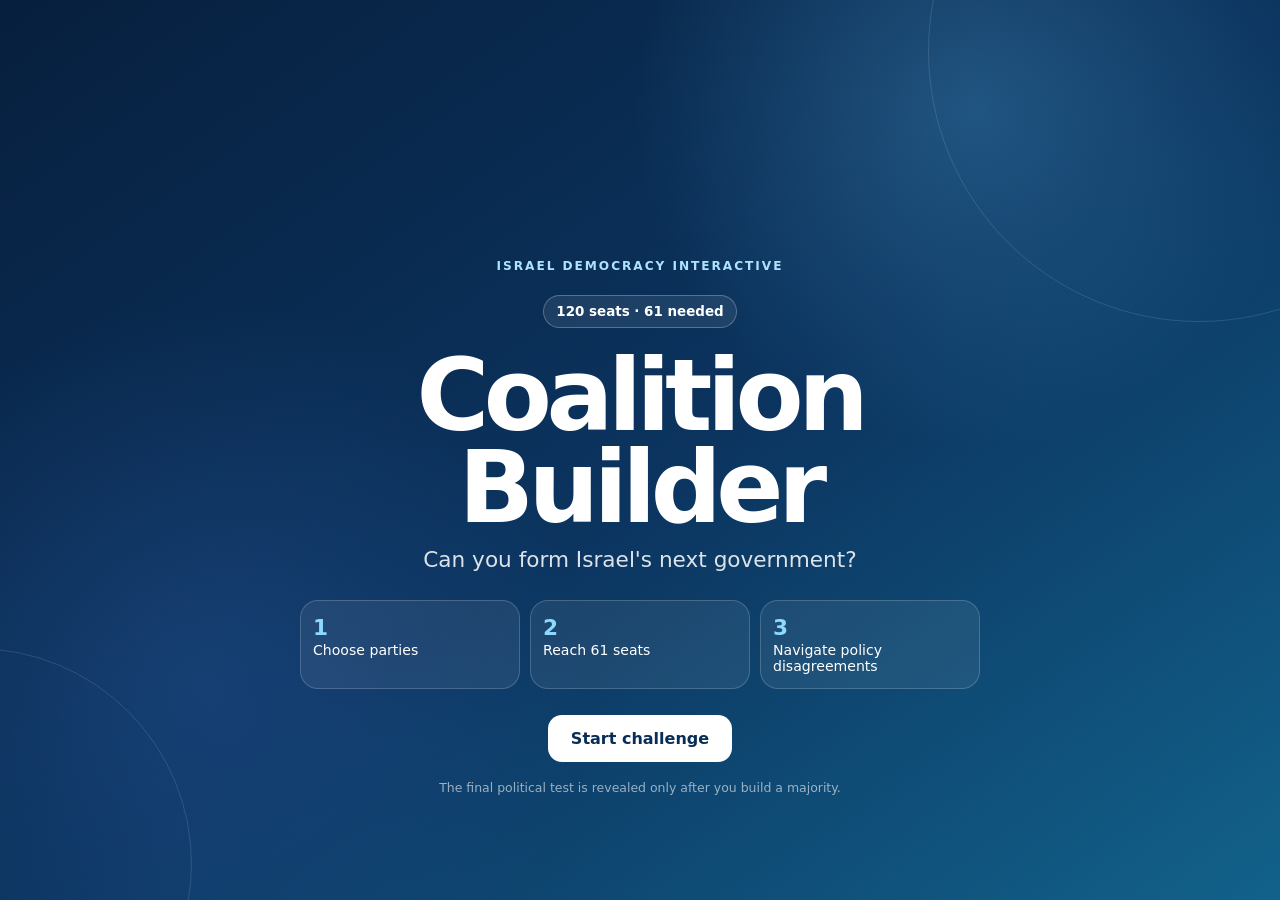
==== index.html @ 9b7aaa03 "Version 2.1" ====
<!doctype html>
<html lang="en">
<head>
  <meta charset="utf-8">
  <meta name="viewport" content="width=device-width,initial-scale=1,viewport-fit=cover">
  <meta name="theme-color" content="#082d57">
  <meta name="description" content="Interactive Israeli coalition building activity">
  <title>Coalition Builder</title>
  <link rel="manifest" href="manifest.json">
  <link rel="stylesheet" href="styles.css">
</head>
<body>
  <main id="app"></main>
  <script src="app.js" defer></script>
</body>
</html>
---- styles.css ----
:root{
  --navy:#082d57;
  --navy2:#0d426f;
  --blue:#2f5ea8;
  --sky:#58b4e7;
  --red:#d1495b;
  --orange:#e67e22;
  --teal:#2a9d8f;
  --purple:#7a4fa3;
  --green:#4c956c;
  --gold:#c79a2b;
  --ink:#14324a;
  --muted:#6c8192;
  --line:#dce6ee;
  --panel:#fff;
  --wash:#f3f7fa;
  --yes:#def2d5;
  --no:#ffd9dc;
  --neutral:#deebf8;
  --shadow:0 18px 48px rgba(12,49,79,.11);
}
*{box-sizing:border-box}
html{scroll-behavior:smooth}
body{
  margin:0;
  background:linear-gradient(180deg,#edf4fa 0,#f9fbfd 38%,#fff 100%);
  color:var(--ink);
  font-family:Inter,ui-sans-serif,system-ui,-apple-system,BlinkMacSystemFont,"Segoe UI",sans-serif;
}
button{font:inherit}
.app{min-height:100vh}
.shell{width:min(1180px,calc(100% - 30px));margin:0 auto;padding:22px 0 122px}

/* Welcome */
.splash{
  min-height:100vh;
  display:grid;
  place-items:center;
  padding:28px 18px;
  background:
    radial-gradient(circle at 76% 12%,rgba(91,179,230,.28),transparent 27%),
    radial-gradient(circle at 16% 76%,rgba(47,94,168,.32),transparent 30%),
    linear-gradient(145deg,#071f3e,#0b345f 52%,#12628b);
  color:#fff;
  position:relative;
  overflow:hidden;
}
.splash:before,.splash:after{
  content:"";
  position:absolute;
  border:1px solid rgba(255,255,255,.12);
  border-radius:50%;
}
.splash:before{width:540px;height:540px;right:-190px;top:-220px}
.splash:after{width:430px;height:430px;left:-240px;bottom:-180px}
.splashInner{position:relative;z-index:2;width:min(780px,100%);text-align:center}
.seriesTag{
  text-transform:uppercase;
  letter-spacing:.16em;
  font-size:.76rem;
  font-weight:900;
  color:#aee2ff;
}
.splashBadge{
  display:inline-flex;
  margin:22px 0 8px;
  border:1px solid rgba(255,255,255,.26);
  background:rgba(255,255,255,.08);
  border-radius:999px;
  padding:8px 12px;
  font-size:.84rem;
  font-weight:800;
}
h1{
  font-size:clamp(3rem,10vw,6.2rem);
  line-height:.92;
  letter-spacing:-.055em;
  margin:14px 0;
}
.splash p{
  font-size:clamp(1.05rem,2.5vw,1.35rem);
  color:rgba(255,255,255,.86);
  margin:0 auto 28px;
}
.welcomeRules{
  display:grid;
  grid-template-columns:repeat(3,1fr);
  gap:10px;
  margin:26px auto;
  max-width:680px;
}
.welcomeRules>div{
  border:1px solid rgba(255,255,255,.18);
  background:rgba(255,255,255,.07);
  border-radius:18px;
  padding:14px 12px;
  text-align:left;
}
.welcomeRules strong{display:block;font-size:1.35rem;color:#8edaff}
.welcomeRules span{display:block;font-size:.88rem;margin-top:2px}
.welcomeNote{font-size:.78rem;color:rgba(255,255,255,.58);margin-top:18px}

/* Global controls */
.primary,.secondary,.ghost{
  border:0;
  border-radius:14px;
  padding:12px 17px;
  font-weight:900;
  cursor:pointer;
  transition:.16s ease;
}
.primary{background:#fff;color:var(--navy)}
.primary.large{font-size:1rem;padding:14px 23px}
.secondary{background:var(--navy);color:#fff}
.ghost{background:#edf3f7;color:var(--ink)}
.primary:hover,.secondary:hover,.ghost:hover,.selectBtn:hover{transform:translateY(-1px)}

.topbar{
  display:flex;
  align-items:center;
  justify-content:space-between;
  gap:18px;
  margin-bottom:16px;
}
.brand{display:flex;align-items:center;gap:11px;font-weight:950;color:var(--navy);line-height:1.05}
.brand small{display:block;color:var(--muted);font-size:.7rem;font-weight:700;margin-top:4px}
.brandMark{
  width:42px;height:42px;border-radius:13px;background:linear-gradient(145deg,var(--navy),#176598);
  display:grid;place-items:center;color:#fff;font-size:1.15rem;
}

/* Dashboard */
.dashboard{margin-bottom:22px}
.majorityPanel{
  background:linear-gradient(135deg,#fff,#f4f9fd);
  border:1px solid var(--line);
  border-radius:24px;
  padding:18px 20px;
  display:grid;
  grid-template-columns:.82fr 1.18fr;
  gap:14px;
  align-items:center;
  box-shadow:0 10px 28px rgba(13,55,86,.05);
}
.eyebrowDark,.stageLabel{
  font-size:.72rem;
  text-transform:uppercase;
  letter-spacing:.13em;
  font-weight:950;
  color:var(--blue);
}
.bigSeatCount{display:flex;align-items:baseline;gap:6px;color:var(--navy);margin:5px 0}
.bigSeatCount span{font-size:clamp(2.6rem,7vw,5.2rem);font-weight:950;line-height:.9}
.bigSeatCount small{font-size:1.15rem;font-weight:900;color:var(--muted)}
.majorityCopy p{color:var(--muted);margin:8px 0 0}
.knessetWrap{text-align:center}
.knessetWrap svg{width:100%;max-width:510px;height:auto;overflow:visible}
.kSeat{transition:fill .24s ease,transform .24s ease;transform-origin:center}
.kSeat.filled{filter:drop-shadow(0 1px 2px rgba(0,0,0,.12))}
.majorityMarker{font-weight:950;font-size:12px;fill:var(--gold)}
.knessetCaption{font-size:.75rem;color:var(--muted);margin-top:-5px}

.progressWrap{background:var(--panel);border:1px solid var(--line);border-radius:18px;padding:14px 16px;margin-top:12px}
.progressHead{display:flex;justify-content:space-between;font-weight:850;margin-bottom:9px;font-size:.9rem}
.progress{height:13px;background:#e6eef4;border-radius:999px;overflow:hidden}
.progressFill{height:100%;background:linear-gradient(90deg,var(--blue),var(--sky));transition:width .28s ease}

/* Sectors */
.sectionHead{display:flex;align-items:end;justify-content:space-between;gap:20px;margin:24px 0 12px}
.sectionHead.compact{margin:0 0 10px}
.sectionHead h2,.analysisSection h2,.revealSection h2,.callout h2{margin:0 0 5px;font-size:clamp(1.35rem,3vw,2rem)}
.sectionHead p,.analysisIntro{margin:0;color:var(--muted)}
.sectorGrid{display:grid;grid-template-columns:repeat(7,1fr);gap:9px}
.sectorTile{
  --sector:var(--navy);
  border:1px solid color-mix(in srgb,var(--sector) 35%,white);
  border-radius:18px;
  min-height:94px;
  padding:13px 10px;
  background:linear-gradient(150deg,color-mix(in srgb,var(--sector) 90%,black),var(--sector));
  color:#fff;
  display:flex;
  flex-direction:column;
  justify-content:space-between;
  text-align:left;
  cursor:pointer;
  transition:.16s ease;
  box-shadow:0 9px 22px rgba(12,50,78,.08);
}
.sectorTile:hover,.sectorTile.active{transform:translateY(-2px);outline:3px solid rgba(8,45,87,.12)}
.sectorIcon{font-size:1.42rem}.sectorName{font-size:.78rem;font-weight:950;line-height:1.08}

/* Party cards */
.partyGrid{display:grid;grid-template-columns:repeat(3,1fr);gap:14px}
.partyCard{
  --sector:var(--blue);
  border:1px solid var(--line);
  border-radius:22px;
  background:#fff;
  overflow:hidden;
  box-shadow:0 12px 28px rgba(14,49,77,.07);
  position:relative;
  transition:.18s ease;
}
.partyCard:before{content:"";height:5px;background:var(--sector);position:absolute;left:0;right:0;top:0;z-index:2}
.partyCard.selected{outline:3px solid color-mix(in srgb,var(--sector) 65%,white);transform:translateY(-2px)}
.cardMedia{
  height:188px;
  position:relative;
  overflow:hidden;
  background:linear-gradient(145deg,#eef4f8,#fff);
}
.leaderPhotoWrap{position:absolute;inset:0}
.leaderPhoto{
  width:100%;height:100%;object-fit:cover;object-position:center 24%;
  display:block;
}
.partyLogoWrap{
  position:absolute;
  left:12px;
  bottom:12px;
  width:108px;
  height:68px;
  padding:8px;
  border-radius:13px;
  background:rgba(255,255,255,.94);
  border:1px solid rgba(213,225,234,.95);
  display:grid;
  place-items:center;
  box-shadow:0 8px 20px rgba(11,45,72,.11);
}
.partyLogo{max-width:100%;max-height:100%;object-fit:contain}
.seatBadge{
  position:absolute;
  right:12px;
  top:13px;
  width:58px;height:58px;
  border-radius:50%;
  background:rgba(7,38,70,.92);
  color:#fff;
  display:grid;place-items:center;
  font-weight:950;
  font-size:1.25rem;
  line-height:.8;
  box-shadow:0 8px 20px rgba(0,0,0,.12);
}
.seatBadge span{display:block;font-size:.52rem;text-transform:uppercase;letter-spacing:.06em;font-weight:800}
.partyBody{padding:15px}
.partyName{font-size:1.15rem;font-weight:950;color:var(--navy)}
.leader{font-size:.88rem;color:var(--muted);margin-top:2px}
.partyMeta{margin:12px 0}
.sectorPill{display:inline-flex;color:#fff;font-weight:900;font-size:.72rem;border-radius:999px;padding:6px 9px}
.selectBtn{
  width:100%;
  border:0;
  border-radius:12px;
  background:var(--navy);
  color:#fff;
  padding:10px 12px;
  font-weight:900;
  cursor:pointer;
  transition:.16s ease;
}
.partyCard.selected .selectBtn{background:#eaf0f5;color:var(--ink)}

/* Coalition */
.coalitionBox{background:#fff;border:1px solid var(--line);border-radius:22px;padding:19px;margin-top:24px}
.coalitionRows{display:grid;gap:2px}
.coalitionRow{display:flex;justify-content:space-between;gap:16px;padding:11px 0;border-bottom:1px solid #edf2f6}
.coalitionRow:last-child{border:0}
.coalitionRow span{display:flex;align-items:center;gap:9px}
.coalitionRow i{width:9px;height:9px;border-radius:50%}
.empty{color:var(--muted)}
.callout{border-radius:22px;padding:20px;margin-top:20px;border:1px solid #cfdfec;background:#eef6ff}
.callout.success{background:#eff8e9;border-color:#cde7c1}
.callout.warn{background:#fff7e8;border-color:#f0d7a7}
.callout.danger{background:#fff0f1;border-color:#efc4c8}
.majorityReached{display:flex;gap:14px;align-items:flex-start}
.successIcon{width:42px;height:42px;border-radius:50%;background:#4f9852;color:#fff;display:grid;place-items:center;font-weight:950;font-size:1.2rem;flex:none}
.callout p{line-height:1.55;color:#415d72}

/* Policy */
.analysisSection{margin-top:30px;padding-top:10px}
.issueSummary{display:grid;grid-template-columns:repeat(5,1fr);gap:10px;margin-top:15px}
.issueCard{border:1px solid var(--line);border-radius:16px;padding:13px;background:#fff}
.issueCard.conflict{border-color:#e4b5b9;background:#fffafa}
.issueName{font-weight:950;font-size:.83rem;min-height:35px}
.issueCounts{display:grid;gap:4px;margin-top:9px;font-size:.74rem}
.miniYes{color:#397a3f}.miniNo{color:#b64048}.miniNeutral{color:#50759a}
.issueVerdict{font-size:.72rem;font-weight:850;color:var(--muted);margin-top:8px}
.tableScroll{overflow:auto;margin-top:15px;border-radius:15px;border:1px solid var(--line)}
.policyTable{width:100%;border-collapse:collapse;font-size:.84rem;background:#fff}
.policyTable th,.policyTable td{padding:10px;border-right:1px solid var(--line);border-bottom:1px solid var(--line);text-align:center}
.policyTable th:first-child,.policyTable td:first-child{text-align:left}
.policyTable thead th{background:#eef3f7}
.statusYes{background:var(--yes)}.statusNo{background:var(--no)}.statusNeutral{background:var(--neutral)}
.compromiseTokens{display:flex;align-items:center;justify-content:space-between;gap:12px;margin-bottom:15px;font-size:.82rem;font-weight:850;color:#805d12}
.tokenRow{display:flex;gap:6px}.tokenRow i{width:14px;height:14px;border-radius:50%;background:var(--gold);box-shadow:0 0 0 3px rgba(199,154,43,.14)}

/* Reveal */
.revealSection{margin-top:32px}
.revealIntro{
  position:relative;
  overflow:hidden;
  background:linear-gradient(135deg,#121927,#263a55);
  color:#fff;
  border-radius:24px;
  padding:28px;
}
.revealPulse{position:absolute;width:340px;height:340px;border-radius:50%;border:1px solid rgba(255,255,255,.09);right:-150px;top:-170px}
.stageLabel.light{color:#9bdcff}
.revealKicker{text-transform:uppercase;letter-spacing:.14em;font-size:.73rem;font-weight:950;color:#e2b768;margin-top:11px}
.revealIntro h2{font-size:clamp(1.8rem,4vw,3rem);max-width:780px;margin:7px 0 10px}
.revealIntro p{max-width:780px;color:rgba(255,255,255,.78);line-height:1.55}
.revealGrid{display:grid;grid-template-columns:repeat(3,1fr);gap:11px;margin-top:14px}
.revealCard{display:grid;grid-template-columns:48px 1fr auto;gap:10px;align-items:center;background:#fff;border:1px solid var(--line);border-radius:17px;padding:10px}
.revealCard img{width:48px;height:48px;border-radius:50%;object-fit:cover;object-position:center 25%}
.revealCard span{display:block;font-size:.76rem;color:var(--muted);margin-top:2px}
.stance{font-weight:950}.yesTxt{color:#397b3d}.noTxt{color:#b53b43}.maybeTxt{color:#966e11}
.revealMetrics{display:grid;grid-template-columns:repeat(3,1fr);gap:12px;margin-top:14px}
.metric{background:#fff;border:1px solid var(--line);border-radius:17px;padding:15px}
.metricLabel{font-size:.72rem;color:var(--muted);font-weight:900;text-transform:uppercase;letter-spacing:.08em}
.metricValue{font-size:2rem;font-weight:950;color:var(--navy);margin-top:3px}

/* Sticky coalition */
.stickyCoalition{
  position:fixed;
  left:0;right:0;bottom:0;
  z-index:50;
  padding:9px 12px max(9px,env(safe-area-inset-bottom));
  background:rgba(246,250,252,.94);
  border-top:1px solid rgba(207,220,231,.9);
  backdrop-filter:blur(14px);
}
.stickyInner{
  width:min(1160px,100%);
  margin:0 auto;
  display:flex;
  justify-content:space-between;
  align-items:center;
  gap:14px;
}
.stickyLabel{font-size:.67rem;text-transform:uppercase;letter-spacing:.09em;color:var(--muted);font-weight:900;margin-bottom:5px}
.coalitionChips{display:flex;gap:5px;align-items:center;flex-wrap:wrap}
.coalitionChip{
  position:relative;
  padding:5px 8px 5px 12px;
  border-radius:999px;
  background:#fff;
  border:1px solid var(--line);
  font-size:.72rem;
  font-weight:850;
}
.coalitionChip:before{content:"";position:absolute;left:5px;top:50%;transform:translateY(-50%);width:4px;height:4px;border-radius:50%;background:var(--sector)}
.coalitionMore,.coalitionEmpty{font-size:.72rem;color:var(--muted)}
.stickyScore{min-width:82px;text-align:right;color:var(--navy)}
.stickyScore strong{font-size:1.55rem}.stickyScore span{font-size:.8rem;font-weight:850;color:var(--muted)}
.stickyScore.reached strong{color:#47834a}

.footerNote{text-align:center;font-size:.75rem;color:var(--muted);margin-top:30px}

@media(max-width:980px){
  .sectorGrid{grid-template-columns:repeat(4,1fr)}
  .partyGrid{grid-template-columns:repeat(2,1fr)}
  .issueSummary{grid-template-columns:repeat(2,1fr)}
  .revealGrid{grid-template-columns:repeat(2,1fr)}
}
@media(max-width:700px){
  .shell{width:min(100% - 18px,1180px);padding-top:12px;padding-bottom:128px}
  .welcomeRules{grid-template-columns:1fr;max-width:420px}
  .welcomeRules>div{text-align:center}
  .majorityPanel{grid-template-columns:1fr}
  .majorityCopy{text-align:center}
  .knessetWrap svg{max-width:440px}
  .sectorGrid{grid-template-columns:repeat(2,1fr)}
  .partyGrid{grid-template-columns:1fr}
  .cardMedia{height:240px}
  .revealGrid,.revealMetrics{grid-template-columns:1fr}
  .issueSummary{grid-template-columns:1fr}
  .policyTable{font-size:.7rem}
  .policyTable th,.policyTable td{padding:7px 5px}
  .stickyInner{align-items:flex-end}
  .coalitionChips{max-width:72vw;max-height:54px;overflow:hidden}
}
@media(max-width:430px){
  .splash{padding:20px 15px}
  .cardMedia{height:220px}
  .seatBadge{width:54px;height:54px}
  .partyLogoWrap{width:98px;height:62px}
}
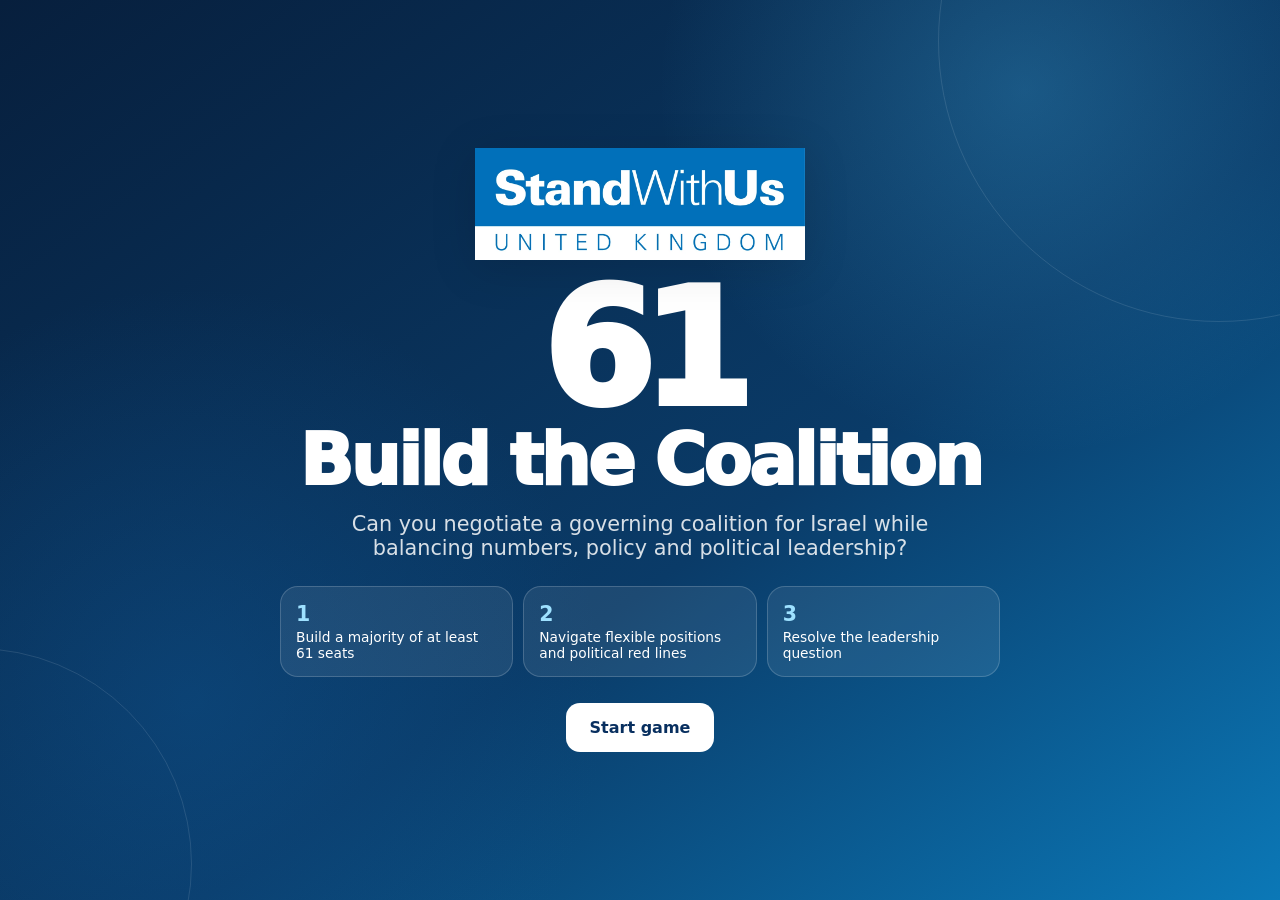
==== commit 090a9b98: "Version 3.1 Red Line Engine" ====
--- a/index.html
+++ b/index.html
@@ -3,10 +3,11 @@
 <head>
   <meta charset="utf-8">
   <meta name="viewport" content="width=device-width,initial-scale=1,viewport-fit=cover">
-  <meta name="theme-color" content="#082d57">
-  <meta name="description" content="Interactive Israeli coalition building activity">
-  <title>Coalition Builder</title>
+  <meta name="theme-color" content="#082f5f">
+  <meta name="description" content="61: Build the Coalition, an interactive Israel democracy education game from StandWithUs UK">
+  <title>61: Build the Coalition</title>
   <link rel="manifest" href="manifest.json">
+  <link rel="icon" href="assets/branding/swu_uk_square.webp">
   <link rel="stylesheet" href="styles.css">
 </head>
 <body>
--- a/styles.css
+++ b/styles.css
@@ -1,272 +1,116 @@
+
 :root{
-  --navy:#082d57;
+  --swu:#0878bd;
+  --navy:#082f5f;
   --navy2:#0d426f;
+  --ink:#15344d;
+  --muted:#6d8294;
+  --line:#dce6ee;
+  --wash:#f4f8fb;
+  --panel:#ffffff;
+  --gold:#c99a2e;
+  --green:#2e8b57;
+  --red:#c94c56;
+  --amber:#d49323;
+  --teal:#2a9d8f;
   --blue:#2f5ea8;
-  --sky:#58b4e7;
-  --red:#d1495b;
   --orange:#e67e22;
-  --teal:#2a9d8f;
   --purple:#7a4fa3;
-  --green:#4c956c;
-  --gold:#c79a2b;
-  --ink:#14324a;
-  --muted:#6c8192;
-  --line:#dce6ee;
-  --panel:#fff;
-  --wash:#f3f7fa;
-  --yes:#def2d5;
-  --no:#ffd9dc;
-  --neutral:#deebf8;
-  --shadow:0 18px 48px rgba(12,49,79,.11);
+  --shadow:0 18px 46px rgba(15,53,82,.11);
 }
 *{box-sizing:border-box}
 html{scroll-behavior:smooth}
-body{
-  margin:0;
-  background:linear-gradient(180deg,#edf4fa 0,#f9fbfd 38%,#fff 100%);
-  color:var(--ink);
-  font-family:Inter,ui-sans-serif,system-ui,-apple-system,BlinkMacSystemFont,"Segoe UI",sans-serif;
-}
+body{margin:0;background:linear-gradient(180deg,#edf5fa,#fff 45%);color:var(--ink);font-family:Inter,ui-sans-serif,system-ui,-apple-system,BlinkMacSystemFont,"Segoe UI",sans-serif}
 button{font:inherit}
+img{max-width:100%}
 .app{min-height:100vh}
-.shell{width:min(1180px,calc(100% - 30px));margin:0 auto;padding:22px 0 122px}
-
-/* Welcome */
-.splash{
-  min-height:100vh;
-  display:grid;
-  place-items:center;
-  padding:28px 18px;
-  background:
-    radial-gradient(circle at 76% 12%,rgba(91,179,230,.28),transparent 27%),
-    radial-gradient(circle at 16% 76%,rgba(47,94,168,.32),transparent 30%),
-    linear-gradient(145deg,#071f3e,#0b345f 52%,#12628b);
-  color:#fff;
-  position:relative;
-  overflow:hidden;
-}
-.splash:before,.splash:after{
-  content:"";
-  position:absolute;
-  border:1px solid rgba(255,255,255,.12);
-  border-radius:50%;
-}
-.splash:before{width:540px;height:540px;right:-190px;top:-220px}
+.shell{width:min(1180px,calc(100% - 30px));margin:0 auto;padding:18px 0 132px}
+
+/* splash */
+.splash{min-height:100vh;display:grid;place-items:center;padding:28px;background:
+radial-gradient(circle at 80% 10%,rgba(70,181,235,.28),transparent 28%),
+radial-gradient(circle at 15% 78%,rgba(16,92,158,.34),transparent 32%),
+linear-gradient(145deg,#071f3d,#0a3b68 58%,#0b78b7);position:relative;overflow:hidden;color:#fff}
+.splash:before,.splash:after{content:"";position:absolute;border:1px solid rgba(255,255,255,.11);border-radius:50%}
+.splash:before{width:560px;height:560px;right:-220px;top:-240px}
 .splash:after{width:430px;height:430px;left:-240px;bottom:-180px}
-.splashInner{position:relative;z-index:2;width:min(780px,100%);text-align:center}
-.seriesTag{
-  text-transform:uppercase;
-  letter-spacing:.16em;
-  font-size:.76rem;
-  font-weight:900;
-  color:#aee2ff;
-}
-.splashBadge{
-  display:inline-flex;
-  margin:22px 0 8px;
-  border:1px solid rgba(255,255,255,.26);
-  background:rgba(255,255,255,.08);
-  border-radius:999px;
-  padding:8px 12px;
-  font-size:.84rem;
-  font-weight:800;
-}
-h1{
-  font-size:clamp(3rem,10vw,6.2rem);
-  line-height:.92;
-  letter-spacing:-.055em;
-  margin:14px 0;
-}
-.splash p{
-  font-size:clamp(1.05rem,2.5vw,1.35rem);
-  color:rgba(255,255,255,.86);
-  margin:0 auto 28px;
-}
-.welcomeRules{
-  display:grid;
-  grid-template-columns:repeat(3,1fr);
-  gap:10px;
-  margin:26px auto;
-  max-width:680px;
-}
-.welcomeRules>div{
-  border:1px solid rgba(255,255,255,.18);
-  background:rgba(255,255,255,.07);
-  border-radius:18px;
-  padding:14px 12px;
-  text-align:left;
-}
-.welcomeRules strong{display:block;font-size:1.35rem;color:#8edaff}
-.welcomeRules span{display:block;font-size:.88rem;margin-top:2px}
-.welcomeNote{font-size:.78rem;color:rgba(255,255,255,.58);margin-top:18px}
-
-/* Global controls */
-.primary,.secondary,.ghost{
-  border:0;
-  border-radius:14px;
-  padding:12px 17px;
-  font-weight:900;
-  cursor:pointer;
-  transition:.16s ease;
-}
+.splashInner{position:relative;z-index:2;width:min(820px,100%);text-align:center}
+.swuLogo{width:min(330px,64vw);filter:drop-shadow(0 8px 22px rgba(0,0,0,.12));margin-bottom:26px}
+.gameNumber{font-size:clamp(5rem,18vw,10rem);font-weight:950;line-height:.76;letter-spacing:-.08em;color:#fff}
+.gameTitle{font-size:clamp(2rem,6vw,4.4rem);font-weight:950;letter-spacing:-.04em;margin:8px 0 10px}
+.gameSubtitle{font-size:clamp(1rem,2.4vw,1.3rem);color:rgba(255,255,255,.84);max-width:680px;margin:0 auto}
+.welcomeCards{display:grid;grid-template-columns:repeat(3,1fr);gap:10px;margin:26px auto;max-width:720px}
+.welcomeCards>div{border:1px solid rgba(255,255,255,.18);background:rgba(255,255,255,.08);border-radius:18px;padding:15px;text-align:left}
+.welcomeCards strong{display:block;color:#9ee1ff;font-size:1.28rem}
+.welcomeCards span{display:block;margin-top:3px;font-size:.86rem}
+.primary,.secondary,.ghost,.dangerBtn{border:0;border-radius:14px;padding:12px 17px;font-weight:900;cursor:pointer;transition:.16s ease}
 .primary{background:#fff;color:var(--navy)}
-.primary.large{font-size:1rem;padding:14px 23px}
+.primary.large{font-size:1rem;padding:15px 24px}
 .secondary{background:var(--navy);color:#fff}
 .ghost{background:#edf3f7;color:var(--ink)}
-.primary:hover,.secondary:hover,.ghost:hover,.selectBtn:hover{transform:translateY(-1px)}
-
-.topbar{
-  display:flex;
-  align-items:center;
-  justify-content:space-between;
-  gap:18px;
-  margin-bottom:16px;
-}
-.brand{display:flex;align-items:center;gap:11px;font-weight:950;color:var(--navy);line-height:1.05}
-.brand small{display:block;color:var(--muted);font-size:.7rem;font-weight:700;margin-top:4px}
-.brandMark{
-  width:42px;height:42px;border-radius:13px;background:linear-gradient(145deg,var(--navy),#176598);
-  display:grid;place-items:center;color:#fff;font-size:1.15rem;
-}
-
-/* Dashboard */
-.dashboard{margin-bottom:22px}
-.majorityPanel{
-  background:linear-gradient(135deg,#fff,#f4f9fd);
-  border:1px solid var(--line);
-  border-radius:24px;
-  padding:18px 20px;
-  display:grid;
-  grid-template-columns:.82fr 1.18fr;
-  gap:14px;
-  align-items:center;
-  box-shadow:0 10px 28px rgba(13,55,86,.05);
-}
-.eyebrowDark,.stageLabel{
-  font-size:.72rem;
-  text-transform:uppercase;
-  letter-spacing:.13em;
-  font-weight:950;
-  color:var(--blue);
-}
+.dangerBtn{background:#fff0f1;color:#a93840;border:1px solid #efc5c9}
+.primary:hover,.secondary:hover,.ghost:hover,.dangerBtn:hover,.selectBtn:hover{transform:translateY(-1px)}
+
+/* top bar */
+.topbar{display:flex;align-items:center;justify-content:space-between;gap:14px;margin-bottom:16px}
+.brand{display:flex;align-items:center;gap:12px}
+.brand img{width:152px;max-height:48px;object-fit:contain}
+.brandText{font-weight:950;color:var(--navy);line-height:1}
+.brandText span{display:block;font-size:1.1rem}
+.brandText small{display:block;margin-top:5px;color:var(--muted);font-size:.72rem}
+.topActions{display:flex;gap:8px}
+
+/* dashboard */
+.majorityPanel{background:linear-gradient(135deg,#fff,#f3f9fd);border:1px solid var(--line);border-radius:24px;padding:18px 20px;display:grid;grid-template-columns:.8fr 1.2fr;gap:16px;align-items:center;box-shadow:0 10px 28px rgba(13,55,86,.05)}
+.eyebrow{text-transform:uppercase;letter-spacing:.14em;font-size:.72rem;font-weight:950;color:var(--blue)}
 .bigSeatCount{display:flex;align-items:baseline;gap:6px;color:var(--navy);margin:5px 0}
 .bigSeatCount span{font-size:clamp(2.6rem,7vw,5.2rem);font-weight:950;line-height:.9}
-.bigSeatCount small{font-size:1.15rem;font-weight:900;color:var(--muted)}
-.majorityCopy p{color:var(--muted);margin:8px 0 0}
+.bigSeatCount small{font-size:1.1rem;font-weight:900;color:var(--muted)}
+.majorityCopy p{margin:8px 0 0;color:var(--muted)}
 .knessetWrap{text-align:center}
-.knessetWrap svg{width:100%;max-width:510px;height:auto;overflow:visible}
-.kSeat{transition:fill .24s ease,transform .24s ease;transform-origin:center}
-.kSeat.filled{filter:drop-shadow(0 1px 2px rgba(0,0,0,.12))}
-.majorityMarker{font-weight:950;font-size:12px;fill:var(--gold)}
-.knessetCaption{font-size:.75rem;color:var(--muted);margin-top:-5px}
-
-.progressWrap{background:var(--panel);border:1px solid var(--line);border-radius:18px;padding:14px 16px;margin-top:12px}
-.progressHead{display:flex;justify-content:space-between;font-weight:850;margin-bottom:9px;font-size:.9rem}
-.progress{height:13px;background:#e6eef4;border-radius:999px;overflow:hidden}
-.progressFill{height:100%;background:linear-gradient(90deg,var(--blue),var(--sky));transition:width .28s ease}
-
-/* Sectors */
-.sectionHead{display:flex;align-items:end;justify-content:space-between;gap:20px;margin:24px 0 12px}
-.sectionHead.compact{margin:0 0 10px}
-.sectionHead h2,.analysisSection h2,.revealSection h2,.callout h2{margin:0 0 5px;font-size:clamp(1.35rem,3vw,2rem)}
+.knessetWrap svg{width:100%;max-width:520px;height:auto}
+.kSeat{transition:fill .25s ease}
+.majorityMarker{font-size:12px;font-weight:950;fill:var(--gold)}
+.knessetCaption{font-size:.76rem;color:var(--muted);margin-top:-3px}
+.progressWrap{background:#fff;border:1px solid var(--line);border-radius:18px;padding:14px 16px;margin-top:12px}
+.progressHead{display:flex;justify-content:space-between;font-size:.9rem;font-weight:850;margin-bottom:9px}
+.progress{height:13px;background:#e5eef4;border-radius:999px;overflow:hidden}
+.progressFill{height:100%;background:linear-gradient(90deg,var(--blue),#58b4e7);transition:width .28s ease}
+
+/* sections */
+.sectionHead{display:flex;align-items:end;justify-content:space-between;gap:20px;margin:25px 0 12px}
+.sectionHead h2,.analysisSection h2,.outcomeScreen h2,.callout h2{margin:0 0 5px;font-size:clamp(1.35rem,3vw,2rem)}
 .sectionHead p,.analysisIntro{margin:0;color:var(--muted)}
+.stageLabel{text-transform:uppercase;letter-spacing:.14em;font-size:.72rem;font-weight:950;color:var(--swu);margin-bottom:6px}
+
+/* sectors */
 .sectorGrid{display:grid;grid-template-columns:repeat(7,1fr);gap:9px}
-.sectorTile{
-  --sector:var(--navy);
-  border:1px solid color-mix(in srgb,var(--sector) 35%,white);
-  border-radius:18px;
-  min-height:94px;
-  padding:13px 10px;
-  background:linear-gradient(150deg,color-mix(in srgb,var(--sector) 90%,black),var(--sector));
-  color:#fff;
-  display:flex;
-  flex-direction:column;
-  justify-content:space-between;
-  text-align:left;
-  cursor:pointer;
-  transition:.16s ease;
-  box-shadow:0 9px 22px rgba(12,50,78,.08);
-}
+.sectorTile{--sector:var(--navy);border:0;border-radius:18px;padding:13px 10px;min-height:92px;background:linear-gradient(150deg,color-mix(in srgb,var(--sector) 88%,black),var(--sector));color:#fff;display:flex;flex-direction:column;justify-content:space-between;text-align:left;cursor:pointer;box-shadow:0 9px 22px rgba(12,50,78,.08);transition:.16s ease}
 .sectorTile:hover,.sectorTile.active{transform:translateY(-2px);outline:3px solid rgba(8,45,87,.12)}
-.sectorIcon{font-size:1.42rem}.sectorName{font-size:.78rem;font-weight:950;line-height:1.08}
-
-/* Party cards */
+.sectorIcon{font-size:1.35rem}
+.sectorName{font-size:.78rem;font-weight:950;line-height:1.08}
+
+/* party cards */
 .partyGrid{display:grid;grid-template-columns:repeat(3,1fr);gap:14px}
-.partyCard{
-  --sector:var(--blue);
-  border:1px solid var(--line);
-  border-radius:22px;
-  background:#fff;
-  overflow:hidden;
-  box-shadow:0 12px 28px rgba(14,49,77,.07);
-  position:relative;
-  transition:.18s ease;
-}
-.partyCard:before{content:"";height:5px;background:var(--sector);position:absolute;left:0;right:0;top:0;z-index:2}
-.partyCard.selected{outline:3px solid color-mix(in srgb,var(--sector) 65%,white);transform:translateY(-2px)}
-.cardMedia{
-  height:188px;
-  position:relative;
-  overflow:hidden;
-  background:linear-gradient(145deg,#eef4f8,#fff);
-}
-.leaderPhotoWrap{position:absolute;inset:0}
-.leaderPhoto{
-  width:100%;height:100%;object-fit:cover;object-position:center 24%;
-  display:block;
-}
-.partyLogoWrap{
-  position:absolute;
-  left:12px;
-  bottom:12px;
-  width:108px;
-  height:68px;
-  padding:8px;
-  border-radius:13px;
-  background:rgba(255,255,255,.94);
-  border:1px solid rgba(213,225,234,.95);
-  display:grid;
-  place-items:center;
-  box-shadow:0 8px 20px rgba(11,45,72,.11);
-}
+.partyCard{--sector:var(--blue);background:#fff;border:1px solid var(--line);border-radius:22px;overflow:hidden;box-shadow:0 12px 28px rgba(14,49,77,.07);position:relative;transition:.18s ease}
+.partyCard:before{content:"";height:5px;background:var(--sector);position:absolute;left:0;right:0;top:0;z-index:3}
+.partyCard.selected{outline:3px solid color-mix(in srgb,var(--sector) 62%,white);transform:translateY(-2px)}
+.cardMedia{height:190px;position:relative;overflow:hidden;background:linear-gradient(145deg,#eef4f8,#fff)}
+.leaderPhoto{width:100%;height:100%;object-fit:cover;object-position:center 24%;display:block}
+.partyLogoWrap{position:absolute;left:12px;bottom:12px;width:110px;height:68px;padding:8px;border-radius:13px;background:rgba(255,255,255,.95);border:1px solid rgba(213,225,234,.95);display:grid;place-items:center;box-shadow:0 8px 20px rgba(11,45,72,.11)}
 .partyLogo{max-width:100%;max-height:100%;object-fit:contain}
-.seatBadge{
-  position:absolute;
-  right:12px;
-  top:13px;
-  width:58px;height:58px;
-  border-radius:50%;
-  background:rgba(7,38,70,.92);
-  color:#fff;
-  display:grid;place-items:center;
-  font-weight:950;
-  font-size:1.25rem;
-  line-height:.8;
-  box-shadow:0 8px 20px rgba(0,0,0,.12);
-}
+.seatBadge{position:absolute;right:12px;top:13px;width:58px;height:58px;border-radius:50%;background:rgba(7,38,70,.93);color:#fff;display:grid;place-items:center;font-weight:950;font-size:1.24rem;line-height:.8}
 .seatBadge span{display:block;font-size:.52rem;text-transform:uppercase;letter-spacing:.06em;font-weight:800}
 .partyBody{padding:15px}
-.partyName{font-size:1.15rem;font-weight:950;color:var(--navy)}
+.partyName{font-size:1.16rem;font-weight:950;color:var(--navy)}
 .leader{font-size:.88rem;color:var(--muted);margin-top:2px}
-.partyMeta{margin:12px 0}
-.sectorPill{display:inline-flex;color:#fff;font-weight:900;font-size:.72rem;border-radius:999px;padding:6px 9px}
-.selectBtn{
-  width:100%;
-  border:0;
-  border-radius:12px;
-  background:var(--navy);
-  color:#fff;
-  padding:10px 12px;
-  font-weight:900;
-  cursor:pointer;
-  transition:.16s ease;
-}
+.sectorPill{display:inline-flex;color:#fff;font-weight:900;font-size:.71rem;border-radius:999px;padding:6px 9px;margin:11px 0}
+.selectBtn{width:100%;border:0;border-radius:12px;background:var(--navy);color:#fff;padding:10px 12px;font-weight:900;cursor:pointer}
 .partyCard.selected .selectBtn{background:#eaf0f5;color:var(--ink)}
 
-/* Coalition */
+/* coalition and policy */
 .coalitionBox{background:#fff;border:1px solid var(--line);border-radius:22px;padding:19px;margin-top:24px}
-.coalitionRows{display:grid;gap:2px}
-.coalitionRow{display:flex;justify-content:space-between;gap:16px;padding:11px 0;border-bottom:1px solid #edf2f6}
+.coalitionRow{display:flex;justify-content:space-between;gap:16px;padding:10px 0;border-bottom:1px solid #edf2f6}
 .coalitionRow:last-child{border:0}
 .coalitionRow span{display:flex;align-items:center;gap:9px}
 .coalitionRow i{width:9px;height:9px;border-radius:50%}
@@ -275,116 +119,154 @@
 .callout.success{background:#eff8e9;border-color:#cde7c1}
 .callout.warn{background:#fff7e8;border-color:#f0d7a7}
 .callout.danger{background:#fff0f1;border-color:#efc4c8}
-.majorityReached{display:flex;gap:14px;align-items:flex-start}
-.successIcon{width:42px;height:42px;border-radius:50%;background:#4f9852;color:#fff;display:grid;place-items:center;font-weight:950;font-size:1.2rem;flex:none}
 .callout p{line-height:1.55;color:#415d72}
-
-/* Policy */
-.analysisSection{margin-top:30px;padding-top:10px}
-.issueSummary{display:grid;grid-template-columns:repeat(5,1fr);gap:10px;margin-top:15px}
-.issueCard{border:1px solid var(--line);border-radius:16px;padding:13px;background:#fff}
-.issueCard.conflict{border-color:#e4b5b9;background:#fffafa}
-.issueName{font-weight:950;font-size:.83rem;min-height:35px}
-.issueCounts{display:grid;gap:4px;margin-top:9px;font-size:.74rem}
-.miniYes{color:#397a3f}.miniNo{color:#b64048}.miniNeutral{color:#50759a}
-.issueVerdict{font-size:.72rem;font-weight:850;color:var(--muted);margin-top:8px}
-.tableScroll{overflow:auto;margin-top:15px;border-radius:15px;border:1px solid var(--line)}
-.policyTable{width:100%;border-collapse:collapse;font-size:.84rem;background:#fff}
-.policyTable th,.policyTable td{padding:10px;border-right:1px solid var(--line);border-bottom:1px solid var(--line);text-align:center}
-.policyTable th:first-child,.policyTable td:first-child{text-align:left}
-.policyTable thead th{background:#eef3f7}
-.statusYes{background:var(--yes)}.statusNo{background:var(--no)}.statusNeutral{background:var(--neutral)}
-.compromiseTokens{display:flex;align-items:center;justify-content:space-between;gap:12px;margin-bottom:15px;font-size:.82rem;font-weight:850;color:#805d12}
-.tokenRow{display:flex;gap:6px}.tokenRow i{width:14px;height:14px;border-radius:50%;background:var(--gold);box-shadow:0 0 0 3px rgba(199,154,43,.14)}
-
-/* Reveal */
-.revealSection{margin-top:32px}
-.revealIntro{
-  position:relative;
-  overflow:hidden;
-  background:linear-gradient(135deg,#121927,#263a55);
-  color:#fff;
-  border-radius:24px;
-  padding:28px;
-}
-.revealPulse{position:absolute;width:340px;height:340px;border-radius:50%;border:1px solid rgba(255,255,255,.09);right:-150px;top:-170px}
-.stageLabel.light{color:#9bdcff}
-.revealKicker{text-transform:uppercase;letter-spacing:.14em;font-size:.73rem;font-weight:950;color:#e2b768;margin-top:11px}
-.revealIntro h2{font-size:clamp(1.8rem,4vw,3rem);max-width:780px;margin:7px 0 10px}
-.revealIntro p{max-width:780px;color:rgba(255,255,255,.78);line-height:1.55}
-.revealGrid{display:grid;grid-template-columns:repeat(3,1fr);gap:11px;margin-top:14px}
-.revealCard{display:grid;grid-template-columns:48px 1fr auto;gap:10px;align-items:center;background:#fff;border:1px solid var(--line);border-radius:17px;padding:10px}
-.revealCard img{width:48px;height:48px;border-radius:50%;object-fit:cover;object-position:center 25%}
-.revealCard span{display:block;font-size:.76rem;color:var(--muted);margin-top:2px}
-.stance{font-weight:950}.yesTxt{color:#397b3d}.noTxt{color:#b53b43}.maybeTxt{color:#966e11}
-.revealMetrics{display:grid;grid-template-columns:repeat(3,1fr);gap:12px;margin-top:14px}
-.metric{background:#fff;border:1px solid var(--line);border-radius:17px;padding:15px}
-.metricLabel{font-size:.72rem;color:var(--muted);font-weight:900;text-transform:uppercase;letter-spacing:.08em}
-.metricValue{font-size:2rem;font-weight:950;color:var(--navy);margin-top:3px}
-
-/* Sticky coalition */
-.stickyCoalition{
-  position:fixed;
-  left:0;right:0;bottom:0;
-  z-index:50;
-  padding:9px 12px max(9px,env(safe-area-inset-bottom));
-  background:rgba(246,250,252,.94);
-  border-top:1px solid rgba(207,220,231,.9);
-  backdrop-filter:blur(14px);
-}
-.stickyInner{
-  width:min(1160px,100%);
-  margin:0 auto;
-  display:flex;
-  justify-content:space-between;
-  align-items:center;
-  gap:14px;
-}
+.analysisSection{margin-top:32px}
+.issueStack{display:grid;gap:12px;margin-top:16px}
+.issueNegotiation{background:#fff;border:1px solid var(--line);border-radius:18px;padding:15px}
+.issueNegotiation.conflict{border-color:#e8bdc1}
+.issueTop{display:flex;justify-content:space-between;gap:14px;align-items:center}
+.issueName{font-weight:950}
+.issueStatus{font-size:.75rem;font-weight:900;border-radius:999px;padding:5px 8px;background:#eef3f7;color:var(--muted)}
+.issueStatus.conflict{background:#fff0f1;color:#a83d45}
+.positionChips{display:flex;flex-wrap:wrap;gap:6px;margin-top:10px}
+.positionChip{font-size:.72rem;border-radius:999px;padding:5px 8px;border:1px solid var(--line);background:#f7fafc}
+.positionChip.support{background:#eef8eb;color:#397940}
+.positionChip.oppose{background:#fff0f1;color:#aa3f47}
+.positionChip.flexible{background:#eef4fb;color:#54799b}
+.negotiationChoice{display:flex;gap:8px;flex-wrap:wrap;margin-top:12px}
+.choiceBtn{border:1px solid var(--line);border-radius:11px;padding:9px 11px;background:#fff;font-weight:850;cursor:pointer}
+.choiceBtn.activeGood{background:#eaf7e6;border-color:#bbdeb4;color:#37763d}
+.choiceBtn.activeBad{background:#fff0f1;border-color:#ecc2c6;color:#a53d45}
+
+/* leadership */
+.leadershipSection{margin-top:32px}
+.leadershipHero{background:linear-gradient(135deg,#121a29,#253a56);color:#fff;border-radius:24px;padding:27px;position:relative;overflow:hidden}
+.leadershipHero:after{content:"";position:absolute;width:340px;height:340px;border-radius:50%;border:1px solid rgba(255,255,255,.09);right:-150px;top:-170px}
+.leadershipHero p{color:rgba(255,255,255,.78);max-width:820px;line-height:1.55}
+.leadershipGrid{display:grid;grid-template-columns:repeat(3,1fr);gap:10px;margin-top:14px}
+.leaderRuleCard{display:grid;grid-template-columns:48px 1fr auto;align-items:center;gap:10px;background:#fff;border:1px solid var(--line);border-radius:17px;padding:10px}
+.leaderRuleCard img{width:48px;height:48px;border-radius:50%;object-fit:cover;object-position:center 22%}
+.leaderRuleCard span{display:block;font-size:.76rem;color:var(--muted);margin-top:2px}
+.stance{font-weight:950;font-size:.78rem;text-align:right}
+.requires{color:#397b3d}.refuses{color:#b33e46}.flexible{color:#996f13}
+.leadershipSummary{display:grid;grid-template-columns:repeat(3,1fr);gap:11px;margin-top:12px}
+.metric{background:#fff;border:1px solid var(--line);border-radius:17px;padding:14px}
+.metricLabel{font-size:.7rem;text-transform:uppercase;letter-spacing:.08em;font-weight:900;color:var(--muted)}
+.metricValue{font-size:1.9rem;font-weight:950;color:var(--navy);margin-top:3px}
+
+/* outcomes */
+.outcomeScreen{min-height:100vh;display:grid;place-items:center;padding:24px;background:linear-gradient(180deg,#edf5fa,#fff)}
+.outcomeCard{width:min(880px,100%);border-radius:28px;padding:28px;background:#fff;box-shadow:var(--shadow);border:1px solid var(--line);text-align:center}
+.outcomeCard.success{border-top:8px solid var(--green)}
+.outcomeCard.failure{border-top:8px solid var(--red)}
+.outcomeIcon{width:78px;height:78px;border-radius:50%;display:grid;place-items:center;margin:0 auto 13px;font-size:2rem;font-weight:950;color:#fff}
+.success .outcomeIcon{background:var(--green)}
+.failure .outcomeIcon{background:var(--red)}
+.outcomeTitle{font-size:clamp(2rem,5vw,4rem);font-weight:950;letter-spacing:-.045em;color:var(--navy);margin:0}
+.outcomeLead{color:var(--muted);font-size:1.06rem;line-height:1.55;max-width:720px;margin:10px auto 18px}
+.resultGrid{display:grid;grid-template-columns:repeat(4,1fr);gap:10px;margin:18px 0}
+.resultMetric{background:#f5f9fc;border:1px solid var(--line);border-radius:16px;padding:13px}
+.resultMetric strong{display:block;font-size:1.5rem;color:var(--navy)}
+.resultMetric span{display:block;font-size:.72rem;color:var(--muted);margin-top:3px}
+.reasonList{text-align:left;background:#fafcfd;border:1px solid var(--line);border-radius:17px;padding:15px;margin:15px 0}
+.reasonList div{padding:8px 0;border-bottom:1px solid #e9f0f5}
+.reasonList div:last-child{border:0}
+.headlineCard{margin:18px 0;border-radius:20px;background:linear-gradient(135deg,#0b345f,#0a76b6);color:#fff;padding:20px;text-align:left}
+.headlineCard.failureNews{background:linear-gradient(135deg,#6f1720,#b33d48)}
+.headlineLabel{text-transform:uppercase;letter-spacing:.14em;font-size:.69rem;font-weight:950;color:#9edfff}
+.failureNews .headlineLabel{color:#ffd3d6}
+.headlineCard h3{font-size:clamp(1.45rem,4vw,2.4rem);margin:5px 0}
+.headlineCard p{margin:0;color:rgba(255,255,255,.82);line-height:1.5}
+.outcomeActions{display:flex;justify-content:center;gap:9px;flex-wrap:wrap}
+
+/* teacher panel */
+.modalBackdrop{position:fixed;inset:0;background:rgba(8,31,55,.5);display:grid;place-items:center;z-index:100;padding:18px}
+.modal{width:min(520px,100%);background:#fff;border-radius:22px;padding:20px;box-shadow:var(--shadow)}
+.modal h3{margin:0 0 5px;font-size:1.45rem;color:var(--navy)}
+.modal p{color:var(--muted)}
+.teacherGrid{display:grid;gap:10px}
+.teacherRow{display:flex;align-items:center;justify-content:space-between;gap:12px;padding:11px 0;border-bottom:1px solid #edf2f6}
+.timerDisplay{font-size:.82rem;font-weight:900;color:var(--navy)}
+.hidden{display:none!important}
+
+/* sticky */
+.stickyCoalition{position:fixed;left:0;right:0;bottom:0;z-index:50;padding:9px 12px max(9px,env(safe-area-inset-bottom));background:rgba(246,250,252,.94);border-top:1px solid rgba(207,220,231,.9);backdrop-filter:blur(14px)}
+.stickyInner{width:min(1160px,100%);margin:0 auto;display:flex;justify-content:space-between;align-items:center;gap:14px}
 .stickyLabel{font-size:.67rem;text-transform:uppercase;letter-spacing:.09em;color:var(--muted);font-weight:900;margin-bottom:5px}
 .coalitionChips{display:flex;gap:5px;align-items:center;flex-wrap:wrap}
-.coalitionChip{
-  position:relative;
-  padding:5px 8px 5px 12px;
-  border-radius:999px;
-  background:#fff;
-  border:1px solid var(--line);
-  font-size:.72rem;
-  font-weight:850;
-}
+.coalitionChip{position:relative;padding:5px 8px 5px 12px;border-radius:999px;background:#fff;border:1px solid var(--line);font-size:.72rem;font-weight:850}
 .coalitionChip:before{content:"";position:absolute;left:5px;top:50%;transform:translateY(-50%);width:4px;height:4px;border-radius:50%;background:var(--sector)}
-.coalitionMore,.coalitionEmpty{font-size:.72rem;color:var(--muted)}
+.coalitionEmpty,.coalitionMore{font-size:.72rem;color:var(--muted)}
 .stickyScore{min-width:82px;text-align:right;color:var(--navy)}
 .stickyScore strong{font-size:1.55rem}.stickyScore span{font-size:.8rem;font-weight:850;color:var(--muted)}
-.stickyScore.reached strong{color:#47834a}
-
-.footerNote{text-align:center;font-size:.75rem;color:var(--muted);margin-top:30px}
+.stickyScore.reached strong{color:var(--green)}
+.footerNote{text-align:center;font-size:.74rem;color:var(--muted);margin-top:28px}
 
 @media(max-width:980px){
   .sectorGrid{grid-template-columns:repeat(4,1fr)}
   .partyGrid{grid-template-columns:repeat(2,1fr)}
-  .issueSummary{grid-template-columns:repeat(2,1fr)}
-  .revealGrid{grid-template-columns:repeat(2,1fr)}
-}
-@media(max-width:700px){
-  .shell{width:min(100% - 18px,1180px);padding-top:12px;padding-bottom:128px}
-  .welcomeRules{grid-template-columns:1fr;max-width:420px}
-  .welcomeRules>div{text-align:center}
+  .leadershipGrid{grid-template-columns:repeat(2,1fr)}
+}
+@media(max-width:720px){
+  .shell{width:min(100% - 18px,1180px);padding-top:10px;padding-bottom:135px}
+  .welcomeCards{grid-template-columns:1fr;max-width:420px}
   .majorityPanel{grid-template-columns:1fr}
   .majorityCopy{text-align:center}
-  .knessetWrap svg{max-width:440px}
   .sectorGrid{grid-template-columns:repeat(2,1fr)}
   .partyGrid{grid-template-columns:1fr}
   .cardMedia{height:240px}
-  .revealGrid,.revealMetrics{grid-template-columns:1fr}
-  .issueSummary{grid-template-columns:1fr}
-  .policyTable{font-size:.7rem}
-  .policyTable th,.policyTable td{padding:7px 5px}
+  .leadershipGrid,.leadershipSummary,.resultGrid{grid-template-columns:1fr}
+  .brand img{width:126px}
+  .brandText span{font-size:.98rem}
   .stickyInner{align-items:flex-end}
   .coalitionChips{max-width:72vw;max-height:54px;overflow:hidden}
 }
-@media(max-width:430px){
-  .splash{padding:20px 15px}
-  .cardMedia{height:220px}
-  .seatBadge{width:54px;height:54px}
-  .partyLogoWrap{width:98px;height:62px}
-}
+
+
+/* Version 3.1 policy red line engine */
+.redLineAlert{
+  display:flex;
+  gap:12px;
+  align-items:flex-start;
+  margin-top:16px;
+  border:1px solid #efbfc4;
+  background:#fff1f2;
+  border-radius:18px;
+  padding:14px 15px;
+}
+.redLineAlert strong{display:block;color:#9f3039}
+.redLineAlert span{display:block;color:#6d4b50;font-size:.84rem;margin-top:3px;line-height:1.45}
+.redLineIcon{
+  width:36px;height:36px;border-radius:50%;
+  display:grid;place-items:center;
+  background:#bd3e48;color:#fff;
+  font-weight:950;flex:none;
+}
+.issueNegotiation.hard{border:2px solid #e6aeb4;background:#fff8f8}
+.issueNegotiation.concession{border-color:#e6cd97;background:#fffdf7}
+.issueNegotiation.negotiable{border-color:#cbdceb}
+.issueNegotiation.compatible{border-color:#cfe3ce;background:#fbfefb}
+.issueStatus.hard{background:#ffe0e3;color:#a53039}
+.issueStatus.concession{background:#fff0c9;color:#8b6412}
+.issueStatus.negotiable{background:#eaf2fb;color:#4a7092}
+.issueStatus.compatible{background:#eaf7e7;color:#3a783e}
+.issueExplanation{font-size:.82rem;color:var(--muted);line-height:1.45;margin-top:7px}
+.redLineChip{box-shadow:inset 0 0 0 1px currentColor;font-weight:900}
+.concessionBox{
+  margin-top:12px;
+  padding:11px;
+  border:1px solid #edd49e;
+  background:#fff8e7;
+  border-radius:13px;
+}
+.concessionBox strong{display:block;color:#805c10}
+.concessionBox span{display:block;color:#725f36;font-size:.8rem;margin-top:3px;line-height:1.4}
+.hardStop{
+  margin-top:12px;
+  padding:11px;
+  border:1px solid #e9b6bb;
+  background:#fff0f1;
+  border-radius:13px;
+}
+.hardStop strong{display:block;color:#a2333c}
+.hardStop span{display:block;color:#754c50;font-size:.8rem;margin-top:3px;line-height:1.4}
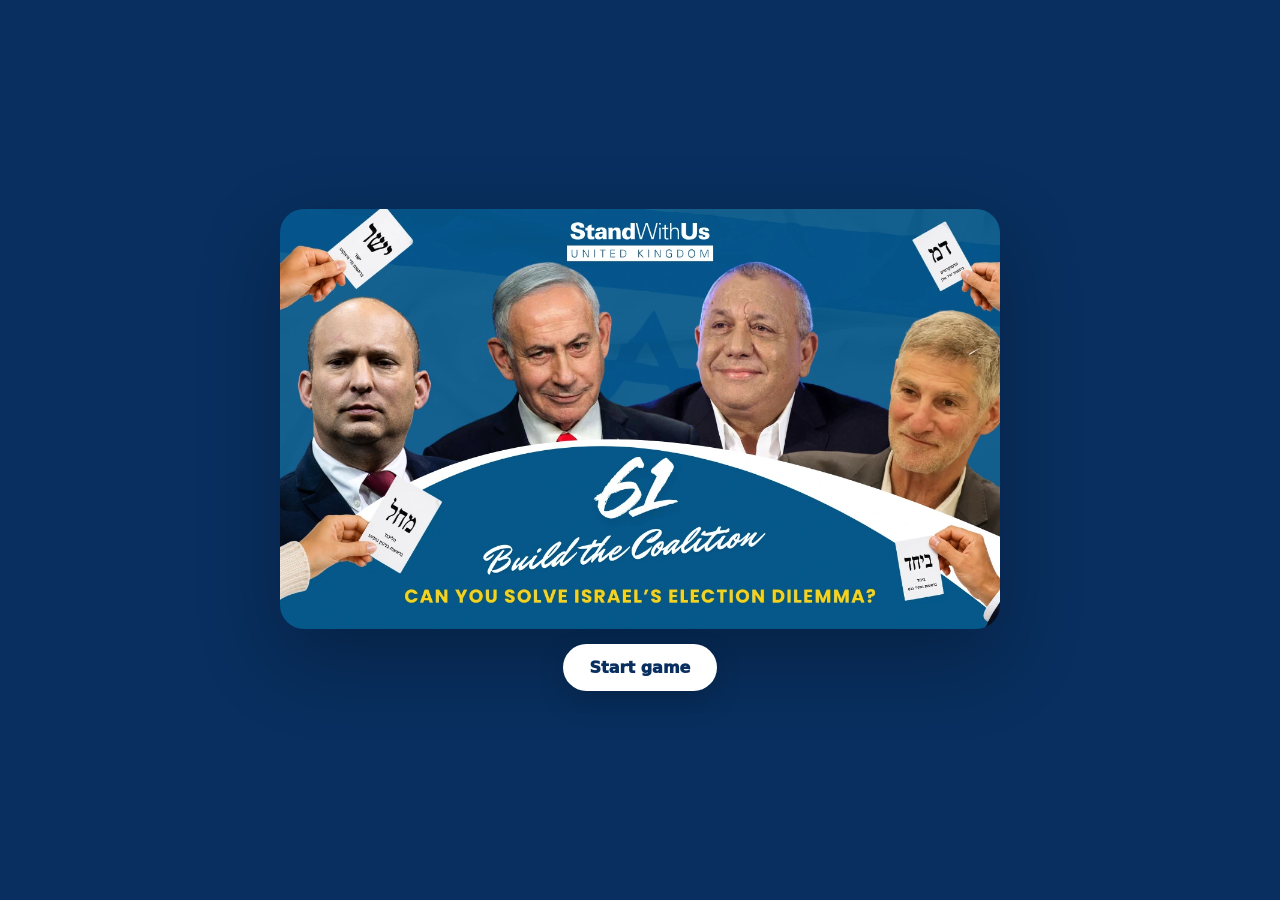
==== commit a76d5097: "Update to Build 4.2" ====
--- a/index.html
+++ b/index.html
@@ -12,6 +12,7 @@
 </head>
 <body>
   <main id="app"></main>
+  <script src="data/game_data.js"></script>
   <script src="app.js" defer></script>
 </body>
 </html>
--- a/styles.css
+++ b/styles.css
@@ -270,3 +270,83 @@
 }
 .hardStop strong{display:block;color:#a2333c}
 .hardStop span{display:block;color:#754c50;font-size:.8rem;margin-top:3px;line-height:1.4}
+
+
+/* Build 4.1 welcome artwork */
+.posterWelcome{
+  min-height:100vh;
+  background:#082f5f;
+  display:grid;
+  place-items:center;
+  padding:18px;
+}
+.posterStage{
+  width:min(720px,100%);
+  position:relative;
+  display:grid;
+  justify-items:center;
+}
+.welcomePoster{
+  width:100%;
+  max-height:88vh;
+  object-fit:contain;
+  border-radius:24px;
+  box-shadow:0 30px 80px rgba(0,0,0,.28);
+}
+.posterStart{
+  margin-top:15px;
+  border:0;
+  border-radius:999px;
+  background:#fff;
+  color:#082f5f;
+  font-weight:950;
+  padding:14px 27px;
+  font-size:1rem;
+  cursor:pointer;
+  box-shadow:0 10px 28px rgba(0,0,0,.18);
+}
+.posterStart:hover{transform:translateY(-1px)}
+
+/* Build 4.1 coalition report */
+.reportGrid{
+  display:grid;
+  grid-template-columns:repeat(2,1fr);
+  gap:10px;
+  margin:18px 0;
+  text-align:left;
+}
+.reportCard{
+  display:grid;
+  grid-template-columns:38px 1fr;
+  gap:10px;
+  align-items:start;
+  padding:14px;
+  border:1px solid var(--line);
+  border-radius:17px;
+  background:#f8fbfd;
+}
+.reportCard.pass{border-color:#cce4c7;background:#f5fbf2}
+.reportCard.fail{border-color:#edc4c8;background:#fff7f8}
+.reportStatus{
+  width:34px;height:34px;border-radius:50%;
+  display:grid;place-items:center;
+  background:#dfe9f0;color:#23445e;font-weight:950;
+}
+.reportCard.pass .reportStatus{background:#dff2da;color:#397940}
+.reportCard.fail .reportStatus{background:#ffe0e3;color:#a3363e}
+.reportCard span{
+  display:block;
+  text-transform:uppercase;
+  letter-spacing:.08em;
+  font-size:.68rem;
+  color:var(--muted);
+  font-weight:900;
+}
+.reportCard strong{display:block;font-size:1.1rem;color:var(--navy);margin-top:3px}
+.reportCard small{display:block;color:var(--muted);margin-top:4px;line-height:1.35}
+
+@media(max-width:700px){
+  .reportGrid{grid-template-columns:1fr}
+  .posterWelcome{padding:10px}
+  .welcomePoster{border-radius:18px}
+}
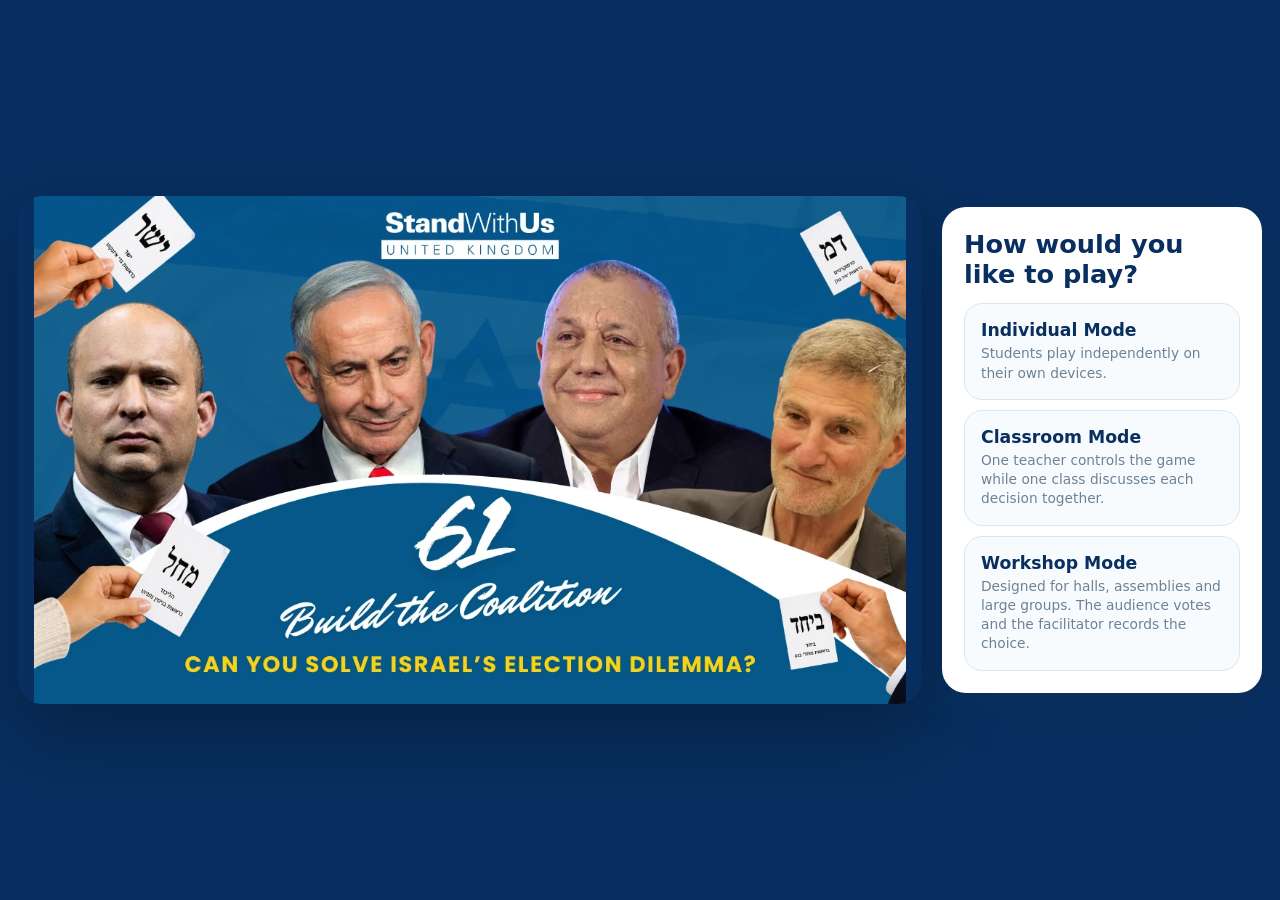
==== commit a11e50a5: "Restore complete current master version" ====
--- a/index.html
+++ b/index.html
@@ -13,6 +13,7 @@
 <body>
   <main id="app"></main>
   <script src="data/game_data.js"></script>
+  <script src="data/election_updates.js"></script>
   <script src="app.js" defer></script>
 </body>
 </html>
--- a/styles.css
+++ b/styles.css
@@ -350,3 +350,580 @@
   .posterWelcome{padding:10px}
   .welcomePoster{border-radius:18px}
 }
+
+
+/* Classroom mode */
+.modeChooser{width:min(1180px,100%);display:grid;grid-template-columns:1.35fr .65fr;gap:20px;align-items:center}
+.modePanel{background:#fff;border-radius:24px;padding:22px;box-shadow:var(--shadow)}
+.modePanel h2{margin:0 0 14px;color:var(--navy);font-size:1.6rem}
+.modeButtons{display:grid;gap:10px}
+.modeBtn{border:1px solid var(--line);background:#f8fbfd;border-radius:18px;padding:16px;text-align:left;cursor:pointer}
+.modeBtn strong{display:block;color:var(--navy);font-size:1.08rem}
+.modeBtn span{display:block;color:var(--muted);font-size:.86rem;margin-top:4px;line-height:1.4}
+.modeBtn:hover{background:#eef6fb;transform:translateY(-1px)}
+
+.classroomShell{width:min(1320px,calc(100% - 30px))}
+.classStageHeader{text-align:center;margin:10px auto 18px;max-width:880px}
+.classStageHeader h1{font-size:clamp(2rem,5vw,4rem);color:var(--navy);margin:4px 0 8px}
+.classStageHeader p{font-size:1.08rem;color:var(--muted);margin:0}
+.classPartyGrid{display:grid;grid-template-columns:repeat(4,1fr);gap:12px}
+.classPartyTile{--sector:var(--blue);display:grid;grid-template-columns:74px 1fr 54px;align-items:center;gap:12px;background:#fff;border:2px solid var(--line);border-radius:18px;padding:10px;text-align:left;cursor:pointer;box-shadow:0 8px 20px rgba(14,49,77,.06)}
+.classPartyTile.selected{border-color:var(--sector);box-shadow:0 0 0 3px color-mix(in srgb,var(--sector) 18%,white)}
+.classPartyTile img{width:74px;height:74px;border-radius:14px;object-fit:cover;object-position:center 22%}
+.classPartyText strong{display:block;color:var(--navy);font-size:1rem}
+.classPartyText span{display:block;color:var(--muted);font-size:.78rem;margin-top:3px}
+.classSeatCount{width:48px;height:48px;border-radius:50%;background:var(--navy);color:#fff;display:grid;place-items:center;font-size:1.25rem;font-weight:950}
+.classCoalitionPanel{display:flex;justify-content:space-between;align-items:center;gap:20px;margin-top:18px;padding:18px 20px;border-radius:20px;background:#fff;border:1px solid var(--line)}
+.classCoalitionPanel h2{margin:0;color:var(--navy)}
+.classCoalitionPanel p{margin:4px 0 0;color:var(--muted)}
+.classCoalitionPanel>strong{font-size:2rem;color:var(--navy)}
+.classAction{text-align:center;margin-top:18px}
+.hugeBtn{font-size:1.05rem;padding:15px 26px}
+.classIssueBoard{display:grid;gap:14px}
+.classIssueCard{background:#fff;border:1px solid var(--line);border-radius:20px;padding:18px}
+.classIssueCard.hard{border:2px solid #e3a9b0;background:#fff7f8}
+.classPositions{display:flex;gap:8px;flex-wrap:wrap;margin-top:12px}
+.classPositions span{background:#f1f6f9;border:1px solid var(--line);border-radius:999px;padding:7px 10px;font-size:.82rem}
+.classDecisionButtons{display:flex;gap:10px;flex-wrap:wrap;margin-top:14px}
+.largeChoice{padding:12px 16px;font-size:.92rem}
+.classLeadershipHero{text-align:center;background:linear-gradient(135deg,#121a29,#253a56);color:#fff;border-radius:24px;padding:24px;margin-bottom:14px}
+.classLeadershipHero h2{margin:0 0 8px;font-size:2rem}
+.classLeadershipHero p{margin:0 auto;max-width:850px;color:rgba(255,255,255,.8)}
+.classLeadershipGrid{display:grid;grid-template-columns:repeat(3,1fr);gap:10px}
+.classLeaderCard{display:grid;grid-template-columns:64px 1fr;gap:12px;align-items:center;background:#fff;border:1px solid var(--line);border-radius:18px;padding:10px}
+.classLeaderCard img{width:64px;height:64px;border-radius:14px;object-fit:cover;object-position:center 22%}
+.classLeaderCard strong{display:block;color:var(--navy)}
+.classLeaderCard span{display:block;color:var(--muted);font-size:.8rem;margin-top:3px}
+
+@media(max-width:1000px){
+  .modeChooser{grid-template-columns:1fr}
+  .classPartyGrid{grid-template-columns:repeat(2,1fr)}
+}
+@media(max-width:700px){
+  .classPartyGrid,.classLeadershipGrid{grid-template-columns:1fr}
+  .classPartyTile{grid-template-columns:64px 1fr 48px}
+}
+
+
+/* Landscape welcome and Workshop Mode */
+.posterWelcome{
+  min-height:100vh;
+  padding:18px;
+  background:#082f5f;
+}
+.modeChooser{
+  width:min(1380px,100%);
+  grid-template-columns:minmax(0,1.5fr) minmax(320px,.5fr);
+}
+.welcomePoster{
+  width:100%;
+  max-height:84vh;
+  aspect-ratio:16/9;
+  object-fit:contain;
+  background:#082f5f;
+}
+
+.workshopShell{width:min(1450px,calc(100% - 28px))}
+.workshopStageHeader{text-align:center;max-width:1000px;margin:10px auto 18px}
+.workshopStageHeader h1{margin:4px 0 7px;font-size:clamp(2.2rem,5vw,4.6rem);color:var(--navy)}
+.workshopStageHeader p{margin:0;color:var(--muted);font-size:1.12rem}
+.audiencePrompt{display:inline-flex;margin-top:12px;padding:7px 12px;border-radius:999px;background:#ffebae;color:#73500a;font-size:.72rem;font-weight:950;letter-spacing:.13em}
+.lightPrompt{background:rgba(255,255,255,.14);color:#b6e7ff}
+
+.workshopPartyBoard{display:grid;grid-template-columns:repeat(4,1fr);gap:12px;margin-top:18px}
+.workshopPartyTile{
+  --sector:var(--blue);
+  position:relative;
+  display:grid;
+  grid-template-columns:86px 1fr;
+  gap:12px;
+  align-items:center;
+  min-height:108px;
+  border:2px solid var(--line);
+  background:#fff;
+  border-radius:20px;
+  padding:10px 58px 10px 10px;
+  text-align:left;
+  cursor:pointer;
+  box-shadow:0 9px 24px rgba(14,49,77,.07);
+}
+.workshopPartyTile.selected{border-color:var(--sector);box-shadow:0 0 0 4px color-mix(in srgb,var(--sector) 16%,white)}
+.workshopPartyTile img{width:86px;height:86px;border-radius:16px;object-fit:cover;object-position:center 22%}
+.workshopPartyTile strong{display:block;color:var(--navy);font-size:1.1rem}
+.workshopPartyTile span{display:block;color:var(--muted);font-size:.8rem;margin-top:4px}
+.workshopSeat{position:absolute;right:10px;top:50%;transform:translateY(-50%);width:48px;height:48px;border-radius:50%;background:var(--navy);color:#fff;display:grid;place-items:center;font-weight:950;font-size:1.2rem}
+
+.workshopCoalitionBanner{display:flex;justify-content:space-between;gap:24px;align-items:center;margin-top:18px;padding:18px 22px;border-radius:22px;background:linear-gradient(135deg,#0a315e,#0b6eaa);color:#fff}
+.workshopCoalitionBanner span{display:block;font-size:.72rem;text-transform:uppercase;letter-spacing:.11em;color:#aee5ff;font-weight:900}
+.workshopCoalitionBanner strong{display:block;margin-top:5px;font-size:1.02rem}
+.workshopScore{font-size:2.5rem;font-weight:950;white-space:nowrap}
+.workshopScore small{font-size:.9rem;color:rgba(255,255,255,.75)}
+
+.workshopIssueBoard{display:grid;gap:15px;margin-top:18px}
+.workshopIssueCard{background:#fff;border:1px solid var(--line);border-radius:22px;padding:20px}
+.workshopIssueCard.hard{border:3px solid #df9da5;background:#fff7f8}
+.workshopPositions{display:flex;flex-wrap:wrap;gap:8px;margin-top:14px}
+.workshopPositions span{border:1px solid var(--line);background:#f5f9fc;border-radius:999px;padding:8px 11px;font-size:.8rem;font-weight:850}
+.workshopVoteControls{display:grid;grid-template-columns:1fr auto auto;gap:10px;align-items:center;margin-top:16px;padding-top:14px;border-top:1px solid var(--line)}
+.workshopVoteQuestion{font-size:1.08rem;font-weight:950;color:var(--navy)}
+.workshopVoteBtn{min-width:96px;font-size:1rem;padding:12px 18px}
+
+.workshopLeadershipHero{text-align:center;background:linear-gradient(135deg,#101827,#203752);color:#fff;border-radius:26px;padding:28px}
+.workshopLeadershipHero h2{font-size:clamp(2rem,4vw,3.5rem);margin:7px 0}
+.workshopLeadershipHero p{max-width:900px;margin:0 auto;color:rgba(255,255,255,.8);line-height:1.55}
+.workshopLeadershipGrid{display:grid;grid-template-columns:repeat(4,1fr);gap:11px;margin-top:15px}
+.workshopLeaderCard{background:#fff;border:1px solid var(--line);border-radius:18px;padding:12px;text-align:center}
+.workshopLeaderCard img{width:92px;height:92px;border-radius:50%;object-fit:cover;object-position:center 22%}
+.workshopLeaderCard strong{display:block;color:var(--navy);margin-top:8px}
+.workshopLeaderCard span{display:block;color:var(--muted);font-size:.78rem;margin-top:4px}
+
+@media(max-width:1050px){
+  .modeChooser{grid-template-columns:1fr}
+  .welcomePoster{max-height:none}
+  .workshopPartyBoard{grid-template-columns:repeat(2,1fr)}
+  .workshopLeadershipGrid{grid-template-columns:repeat(2,1fr)}
+}
+@media(max-width:700px){
+  .workshopPartyBoard,.workshopLeadershipGrid{grid-template-columns:1fr}
+  .workshopVoteControls{grid-template-columns:1fr 1fr}
+  .workshopVoteQuestion{grid-column:1/-1}
+}
+
+
+/* Delayed party relationship reveal */
+.relationshipReveal{
+  text-align:center;
+  max-width:900px;
+  margin:10px auto 18px;
+}
+.relationshipReveal h2{
+  margin:4px 0 7px;
+  font-size:clamp(2rem,4vw,3.4rem);
+  color:var(--navy);
+}
+.relationshipReveal p{
+  margin:0;
+  color:var(--muted);
+  font-size:1.02rem;
+}
+.relationshipConflictBoard{
+  display:grid;
+  grid-template-columns:repeat(2,1fr);
+  gap:12px;
+  margin-top:16px;
+}
+.relationshipConflictCard{
+  background:#fff7f8;
+  border:2px solid #e3aab0;
+  border-radius:19px;
+  padding:16px;
+}
+.relationshipVs{
+  display:grid;
+  grid-template-columns:1fr auto 1fr;
+  gap:10px;
+  align-items:center;
+}
+.relationshipVs span{
+  font-weight:950;
+  color:var(--navy);
+}
+.relationshipVs strong{
+  width:38px;
+  height:38px;
+  border-radius:50%;
+  background:#c94c56;
+  color:#fff;
+  display:grid;
+  place-items:center;
+  font-size:.72rem;
+}
+.relationshipConflictCard p{
+  color:#765257;
+  font-size:.82rem;
+  margin:10px 0 0;
+}
+.workshopConflictGrid{
+  display:grid;
+  grid-template-columns:repeat(2,1fr);
+  gap:12px;
+  margin-top:16px;
+}
+.workshopConflictCard{
+  background:#fff;
+  border:3px solid #d98f98;
+  border-radius:21px;
+  padding:19px;
+  text-align:center;
+  box-shadow:0 12px 28px rgba(87,22,30,.07);
+}
+.workshopConflictNames strong{
+  display:block;
+  color:var(--navy);
+  font-size:1.18rem;
+}
+.workshopConflictNames span{
+  display:block;
+  margin:7px 0;
+  color:#b13f48;
+  font-weight:950;
+  text-transform:uppercase;
+  letter-spacing:.06em;
+  font-size:.75rem;
+}
+@media(max-width:700px){
+  .relationshipConflictBoard,.workshopConflictGrid{grid-template-columns:1fr}
+}
+
+
+/* Mobile portrait header fix */
+@media (max-width: 600px) and (orientation: portrait) {
+  .topbar{
+    display:grid;
+    grid-template-columns:1fr;
+    gap:10px;
+    align-items:stretch;
+    margin-bottom:14px;
+  }
+
+  .brand{
+    display:grid;
+    grid-template-columns:120px minmax(0,1fr);
+    gap:11px;
+    align-items:center;
+    width:100%;
+  }
+
+  .brand img{
+    width:120px;
+    max-width:100%;
+    max-height:44px;
+    object-fit:contain;
+  }
+
+  .brandText{
+    min-width:0;
+    line-height:1.15;
+  }
+
+  .brandText span{
+    display:block;
+    font-size:1rem;
+    line-height:1.12;
+    white-space:normal;
+    overflow-wrap:normal;
+    word-break:normal;
+  }
+
+  .brandText small{
+    display:block;
+    margin-top:4px;
+    font-size:.72rem;
+    line-height:1.15;
+  }
+
+  .topActions{
+    display:grid;
+    grid-template-columns:1fr 1fr;
+    gap:8px;
+    width:100%;
+  }
+
+  .topActions .ghost{
+    width:100%;
+    padding:10px 12px;
+    font-size:.82rem;
+  }
+}
+
+
+/* Joint Arab List coalition participation rule */
+.coalitionEligibilityBoard{
+  display:grid;
+  gap:12px;
+  margin-top:16px;
+}
+.coalitionEligibilityCard{
+  background:linear-gradient(135deg,#fff3f4,#ffffff);
+  border:3px solid #c94c56;
+  border-radius:20px;
+  padding:20px;
+  text-align:center;
+  box-shadow:0 12px 28px rgba(105,26,35,.08);
+}
+.eligibilityStamp{
+  display:inline-flex;
+  padding:7px 11px;
+  border-radius:999px;
+  background:#c94c56;
+  color:#fff;
+  font-size:.7rem;
+  font-weight:950;
+  letter-spacing:.09em;
+}
+.coalitionEligibilityCard h3{
+  margin:12px 0 5px;
+  color:var(--navy);
+  font-size:1.55rem;
+}
+.coalitionEligibilityCard p{
+  margin:0;
+  color:#6e5054;
+  font-size:1rem;
+}
+.coalitionEligibilityCard strong{
+  display:block;
+  margin-top:10px;
+  color:#a1323a;
+}
+.workshopEligibility .coalitionEligibilityCard{
+  padding:25px;
+}
+
+
+/* Refined Arab coalition rule logic */
+.deferredRule{
+  margin-top:12px;
+  padding:12px;
+  border:1px solid #a9c9df;
+  background:#eef7fc;
+  border-radius:13px;
+}
+.deferredRule strong{
+  display:block;
+  color:#245d83;
+}
+.deferredRule span{
+  display:block;
+  color:#587487;
+  font-size:.8rem;
+  margin-top:3px;
+  line-height:1.4;
+}
+
+
+/* Version 4 polling information */
+.pollingStrip{
+  display:grid;
+  grid-template-columns:minmax(220px,.7fr) minmax(0,1.3fr);
+  gap:14px;
+  margin-bottom:16px;
+  padding:14px;
+  background:#fff;
+  border:1px solid var(--line);
+  border-radius:20px;
+  box-shadow:0 10px 28px rgba(15,53,82,.06);
+}
+.seatPollMeta{
+  padding-right:14px;
+  border-right:1px solid var(--line);
+}
+.pollEyebrow{
+  font-size:.66rem;
+  font-weight:950;
+  letter-spacing:.1em;
+  text-transform:uppercase;
+  color:var(--swu);
+}
+.seatPollMeta strong{
+  display:block;
+  margin-top:4px;
+  color:var(--navy);
+}
+.seatPollMeta span,.seatPollMeta small{
+  display:block;
+  margin-top:4px;
+  color:var(--muted);
+  line-height:1.35;
+}
+.seatPollMeta span{font-size:.76rem;font-weight:800}
+.seatPollMeta small{font-size:.7rem}
+.pmPollHead strong{display:block;color:var(--navy)}
+.pmPollHead span{display:block;margin-top:2px;color:var(--muted);font-size:.7rem}
+.pmComparisonGrid{
+  display:grid;
+  grid-template-columns:repeat(3,1fr);
+  gap:8px;
+  margin-top:9px;
+}
+.pmComparison{
+  padding:8px;
+  background:#f5f9fc;
+  border:1px solid #e0eaf1;
+  border-radius:12px;
+}
+.pmNames{display:grid;gap:3px;font-size:.67rem}
+.pmNames span{display:flex;justify-content:space-between;gap:8px}
+.pmNames strong{color:var(--navy)}
+.pmBars{display:grid;gap:4px;margin-top:6px}
+.pmBar{
+  height:6px;
+  overflow:hidden;
+  background:#dfe8ee;
+  border-radius:999px;
+}
+.pmBar i{display:block;height:100%;background:var(--swu);border-radius:inherit}
+.pmBar.alt i{background:var(--gold)}
+.pmPollNote{
+  display:block;
+  margin-top:7px;
+  color:var(--muted);
+  font-size:.65rem;
+  line-height:1.3;
+}
+
+/* Version 4 coalition summary */
+.coalitionSummaryScreen{
+  margin:20px 0;
+  padding:24px;
+  background:linear-gradient(145deg,#fff,#f4f9fc);
+  border:1px solid var(--line);
+  border-radius:26px;
+  box-shadow:var(--shadow);
+}
+.summaryEyebrow{
+  text-align:center;
+  font-size:.7rem;
+  font-weight:950;
+  letter-spacing:.12em;
+  text-transform:uppercase;
+  color:var(--swu);
+}
+.coalitionSummaryScreen>h2{
+  margin:5px 0 4px;
+  text-align:center;
+  color:var(--navy);
+  font-size:clamp(2.4rem,6vw,4.5rem);
+}
+.summaryIntro{
+  max-width:720px;
+  margin:0 auto 18px;
+  text-align:center;
+  color:var(--muted);
+}
+.summaryMetrics{
+  display:grid;
+  grid-template-columns:repeat(4,1fr);
+  gap:9px;
+  margin-bottom:16px;
+}
+.summaryMetrics>div{
+  padding:13px 10px;
+  text-align:center;
+  background:#fff;
+  border:1px solid var(--line);
+  border-radius:15px;
+}
+.summaryMetrics strong{display:block;color:var(--navy);font-size:1.12rem}
+.summaryMetrics span{
+  display:block;
+  margin-top:3px;
+  color:var(--muted);
+  font-size:.61rem;
+  font-weight:850;
+  letter-spacing:.06em;
+  text-transform:uppercase;
+}
+.summaryLeaderGrid{
+  display:grid;
+  grid-template-columns:repeat(3,1fr);
+  gap:10px;
+}
+.summaryLeaderCard{
+  display:grid;
+  grid-template-columns:62px 1fr;
+  gap:10px;
+  align-items:center;
+  min-width:0;
+  padding:9px;
+  background:#fff;
+  border:1px solid var(--line);
+  border-left:5px solid var(--sector);
+  border-radius:16px;
+}
+.summaryLeaderCard img{
+  width:62px;
+  height:62px;
+  object-fit:cover;
+  object-position:center 22%;
+  border-radius:12px;
+}
+.summaryLeaderCard strong{display:block;color:var(--navy)}
+.summaryLeaderCard span,.summaryLeaderCard small{
+  display:block;
+  margin-top:2px;
+  color:var(--muted);
+  font-size:.72rem;
+}
+.summarySuspense{
+  margin-top:16px;
+  padding:14px;
+  text-align:center;
+  background:var(--navy);
+  color:#fff;
+  border-radius:16px;
+}
+.summarySuspense strong{display:block}
+.summarySuspense span{
+  display:block;
+  margin-top:3px;
+  color:rgba(255,255,255,.75);
+  font-size:.77rem;
+}
+.summaryActions{
+  display:flex;
+  justify-content:center;
+  gap:9px;
+  flex-wrap:wrap;
+  margin-top:14px;
+}
+
+@media(max-width:900px){
+  .pollingStrip{grid-template-columns:1fr}
+  .seatPollMeta{
+    padding:0 0 10px;
+    border-right:0;
+    border-bottom:1px solid var(--line);
+  }
+  .pmComparisonGrid{grid-template-columns:1fr}
+  .summaryLeaderGrid{grid-template-columns:repeat(2,1fr)}
+}
+@media(max-width:600px){
+  .summaryMetrics{grid-template-columns:repeat(2,1fr)}
+  .summaryLeaderGrid{grid-template-columns:1fr}
+  .coalitionSummaryScreen{padding:16px}
+}
+
+
+/* Version 4.2 quick instructions */
+.quickInstructions{
+  display:flex;
+  gap:10px;
+  align-items:flex-start;
+  margin-bottom:12px;
+  padding:11px 14px;
+  background:#edf6fb;
+  border:1px solid #d1e6f2;
+  border-radius:15px;
+}
+.quickInstructions strong{
+  flex:0 0 auto;
+  color:var(--navy);
+  font-size:.78rem;
+  text-transform:uppercase;
+  letter-spacing:.07em;
+}
+.quickInstructions span{
+  color:#526b7d;
+  font-size:.78rem;
+  line-height:1.4;
+}
+@media(max-width:600px){
+  .quickInstructions{
+    display:block;
+  }
+  .quickInstructions span{
+    display:block;
+    margin-top:4px;
+  }
+}
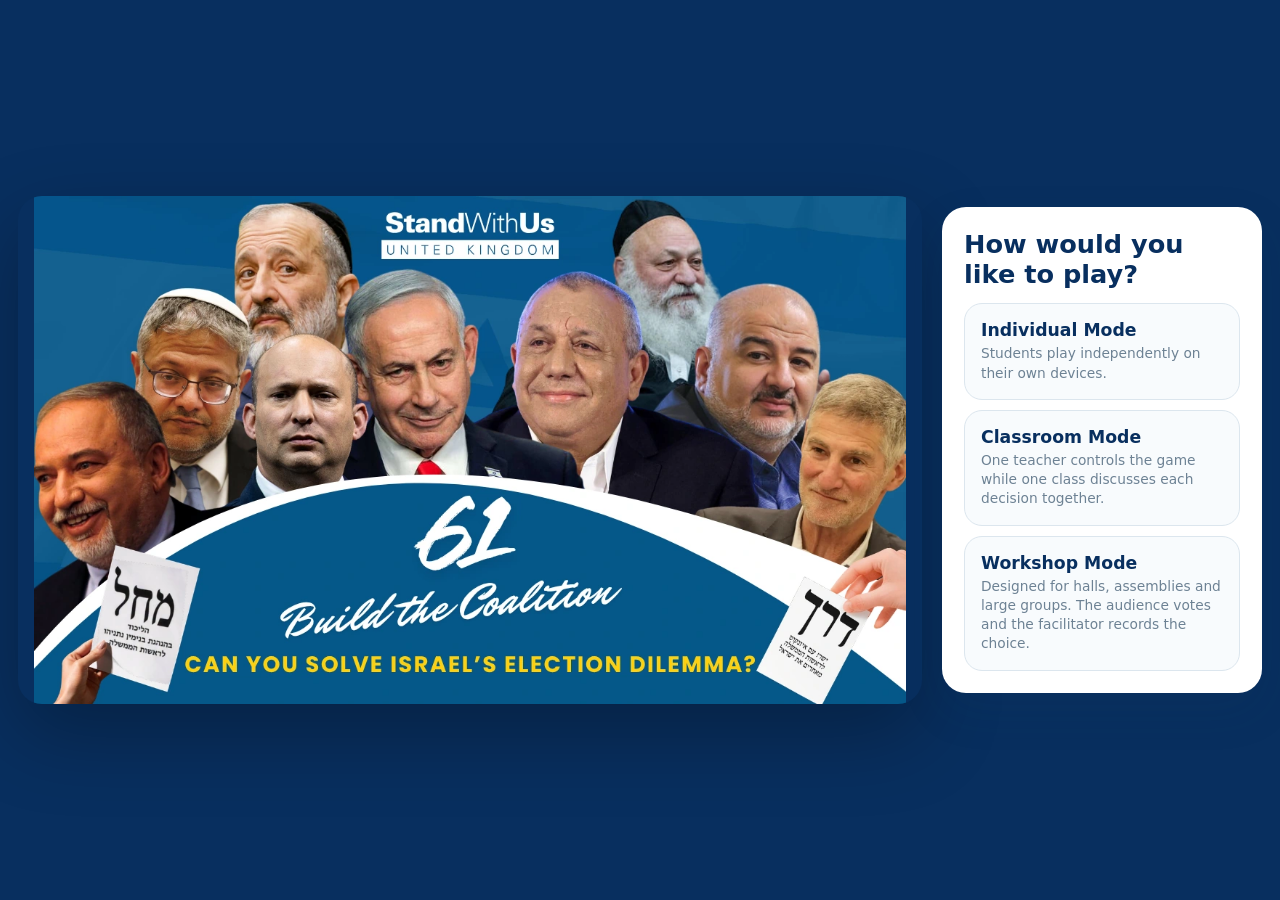
==== commit 942eb5fe: "update coalition developments" ====
--- a/index.html
+++ b/index.html
@@ -8,12 +8,12 @@
   <title>61: Build the Coalition</title>
   <link rel="manifest" href="manifest.json">
   <link rel="icon" href="assets/branding/swu_uk_square.webp">
-  <link rel="stylesheet" href="styles.css">
+  <link rel="stylesheet" href="styles.css?v=20261030coalition3">
 </head>
 <body>
   <main id="app"></main>
-  <script src="data/game_data.js"></script>
-  <script src="data/election_updates.js"></script>
-  <script src="app.js" defer></script>
+  <script src="data/game_data.js?v=20261030coalition3"></script>
+  <script src="data/election_updates.js?v=20261030coalition3"></script>
+  <script src="app.js?v=20261030coalition3" defer></script>
 </body>
 </html>
--- a/styles.css
+++ b/styles.css
@@ -367,11 +367,13 @@
 .classStageHeader h1{font-size:clamp(2rem,5vw,4rem);color:var(--navy);margin:4px 0 8px}
 .classStageHeader p{font-size:1.08rem;color:var(--muted);margin:0}
 .classPartyGrid{display:grid;grid-template-columns:repeat(4,1fr);gap:12px}
-.classPartyTile{--sector:var(--blue);display:grid;grid-template-columns:74px 1fr 54px;align-items:center;gap:12px;background:#fff;border:2px solid var(--line);border-radius:18px;padding:10px;text-align:left;cursor:pointer;box-shadow:0 8px 20px rgba(14,49,77,.06)}
+.classPartyTile{--sector:var(--blue);background:#fff;border:2px solid var(--line);border-radius:18px;padding:9px;text-align:left;box-shadow:0 8px 20px rgba(14,49,77,.06)}
 .classPartyTile.selected{border-color:var(--sector);box-shadow:0 0 0 3px color-mix(in srgb,var(--sector) 18%,white)}
-.classPartyTile img{width:74px;height:74px;border-radius:14px;object-fit:cover;object-position:center 22%}
-.classPartyText strong{display:block;color:var(--navy);font-size:1rem}
-.classPartyText span{display:block;color:var(--muted);font-size:.78rem;margin-top:3px}
+.classPartySelect{width:100%;display:grid;grid-template-columns:64px 48px minmax(0,1fr) 48px;align-items:center;gap:9px;border:0;background:transparent;padding:0;text-align:left;cursor:pointer;font:inherit;color:inherit}
+.classPartyTile .classLeaderPhoto{width:64px;height:64px;border-radius:13px;object-fit:cover;object-position:center 22%}
+.classPartyTile .classBallotCard{width:48px;height:62px;border-radius:4px;object-fit:contain;filter:drop-shadow(0 3px 4px rgba(0,0,0,.16))}
+.classPartyText strong{display:block;color:var(--navy);font-size:1rem;line-height:1.15}
+.classPartyText span{display:block;color:var(--muted);font-size:.78rem;margin-top:3px;line-height:1.2}
 .classSeatCount{width:48px;height:48px;border-radius:50%;background:var(--navy);color:#fff;display:grid;place-items:center;font-size:1.25rem;font-weight:950}
 .classCoalitionPanel{display:flex;justify-content:space-between;align-items:center;gap:20px;margin-top:18px;padding:18px 20px;border-radius:20px;background:#fff;border:1px solid var(--line)}
 .classCoalitionPanel h2{margin:0;color:var(--navy)}
@@ -401,7 +403,9 @@
 }
 @media(max-width:700px){
   .classPartyGrid,.classLeadershipGrid{grid-template-columns:1fr}
-  .classPartyTile{grid-template-columns:64px 1fr 48px}
+  .classPartySelect{grid-template-columns:58px 44px minmax(0,1fr) 44px}
+  .classPartyTile .classLeaderPhoto{width:58px;height:58px}
+  .classPartyTile .classBallotCard{width:44px;height:56px}
 }
 
 
@@ -433,25 +437,20 @@
 .workshopPartyBoard{display:grid;grid-template-columns:repeat(4,1fr);gap:12px;margin-top:18px}
 .workshopPartyTile{
   --sector:var(--blue);
-  position:relative;
-  display:grid;
-  grid-template-columns:86px 1fr;
-  gap:12px;
-  align-items:center;
-  min-height:108px;
   border:2px solid var(--line);
   background:#fff;
   border-radius:20px;
-  padding:10px 58px 10px 10px;
+  padding:9px;
   text-align:left;
-  cursor:pointer;
   box-shadow:0 9px 24px rgba(14,49,77,.07);
 }
 .workshopPartyTile.selected{border-color:var(--sector);box-shadow:0 0 0 4px color-mix(in srgb,var(--sector) 16%,white)}
-.workshopPartyTile img{width:86px;height:86px;border-radius:16px;object-fit:cover;object-position:center 22%}
-.workshopPartyTile strong{display:block;color:var(--navy);font-size:1.1rem}
-.workshopPartyTile span{display:block;color:var(--muted);font-size:.8rem;margin-top:4px}
-.workshopSeat{position:absolute;right:10px;top:50%;transform:translateY(-50%);width:48px;height:48px;border-radius:50%;background:var(--navy);color:#fff;display:grid;place-items:center;font-weight:950;font-size:1.2rem}
+.workshopPartySelect{width:100%;display:grid;grid-template-columns:72px 52px minmax(0,1fr) 48px;gap:9px;align-items:center;border:0;background:transparent;padding:0;text-align:left;cursor:pointer;font:inherit;color:inherit}
+.workshopPartyTile .workshopLeaderPhoto{width:72px;height:72px;border-radius:14px;object-fit:cover;object-position:center 22%}
+.workshopPartyTile .workshopBallotCard{width:52px;height:68px;border-radius:4px;object-fit:contain;filter:drop-shadow(0 3px 5px rgba(0,0,0,.16))}
+.workshopPartyText strong{display:block;color:var(--navy);font-size:1.02rem;line-height:1.15}
+.workshopPartyText span{display:block;color:var(--muted);font-size:.78rem;margin-top:4px;line-height:1.2}
+.workshopSeat{width:48px;height:48px;border-radius:50%;background:var(--navy);color:#fff;display:grid;place-items:center;font-weight:950;font-size:1.2rem}
 
 .workshopCoalitionBanner{display:flex;justify-content:space-between;gap:24px;align-items:center;margin-top:18px;padding:18px 22px;border-radius:22px;background:linear-gradient(135deg,#0a315e,#0b6eaa);color:#fff}
 .workshopCoalitionBanner span{display:block;font-size:.72rem;text-transform:uppercase;letter-spacing:.11em;color:#aee5ff;font-weight:900}
@@ -764,6 +763,7 @@
 }
 .pmBar i{display:block;height:100%;background:var(--swu);border-radius:inherit}
 .pmBar.alt i{background:var(--gold)}
+.pmBar.other i{background:#8c9aa6}
 .pmPollNote{
   display:block;
   margin-top:7px;
@@ -927,3 +927,215 @@
     margin-top:4px;
   }
 }
+
+.strengthPanel{margin:18px 0;text-align:left;border:1px solid var(--line);border-radius:20px;padding:18px;background:#f8fbfd}
+.strengthTop{display:flex;align-items:end;justify-content:space-between;gap:15px}.strengthTop div span{display:block;font-size:.72rem;font-weight:950;letter-spacing:.12em;color:var(--muted)}.strengthTop div strong{display:block;font-size:2.6rem;line-height:1;color:var(--navy);margin-top:4px}.strengthTop b{font-size:1rem;color:var(--navy);text-align:right}
+.strengthTrack{height:14px;border-radius:999px;background:#e5edf3;overflow:hidden;margin:14px 0}.strengthTrack i{display:block;height:100%;background:var(--green);border-radius:inherit}.strengthLow .strengthTrack i{background:var(--red)}.strengthMid .strengthTrack i{background:#c58a16}
+.strengthPanel p{margin:0 0 12px;color:var(--navy);font-weight:800;line-height:1.45}.strengthFactors{display:grid;gap:7px;margin:12px 0}.strengthFactors div{display:grid;grid-template-columns:48px 1fr;gap:8px;align-items:start;padding:8px 10px;border-radius:12px;background:#fff;border:1px solid var(--line)}.strengthFactors strong{color:var(--navy)}.strengthFactors span{font-size:.86rem;color:var(--muted);line-height:1.35}.strengthPanel small{display:block;color:var(--muted);line-height:1.4;margin-top:12px}
+
+.pmPollCards{display:grid;grid-template-columns:repeat(3,minmax(0,1fr));gap:12px;margin-top:10px}
+.pmPollCard{border:1px solid #dbe5ef;border-radius:14px;padding:12px;background:#fff}
+.pmPollSource{display:flex;justify-content:space-between;gap:10px;align-items:baseline;margin-bottom:8px;font-size:.82rem}
+.pmPollSource span{color:#6b7b8e;font-size:.74rem;white-space:nowrap}
+.pmPollCard .pmNames{font-size:.78rem}
+@media(max-width:900px){.pmPollCards{grid-template-columns:1fr}}
+.partyCard[data-party-info]{cursor:pointer}.viewPositionsCue{margin:9px 0 8px;color:var(--navy);font-size:.76rem;font-weight:900;text-decoration:underline}.partyInfoBackdrop{position:fixed;inset:0;z-index:1000;background:rgba(5,25,48,.68);display:flex;align-items:center;justify-content:center;padding:20px}.partyInfoPanel{position:relative;width:min(680px,100%);max-height:90vh;overflow:auto;background:#fff;border-radius:24px;padding:22px}.partyInfoClose{position:absolute;right:16px;top:14px;width:38px;height:38px;border:0;border-radius:50%;font-size:1.7rem}.partyInfoHeader{display:flex;align-items:center;gap:16px;padding:5px 50px 18px 0;border-bottom:4px solid var(--sector)}.partyInfoHeader img{width:76px;height:76px;object-fit:contain}.partyInfoHeader h2{margin:3px 0;color:var(--navy)}.partyInfoHeader p{margin:0;color:var(--muted)}.partyIssueList{display:grid;gap:9px;margin-top:16px}.partyIssueRow{display:flex;justify-content:space-between;align-items:center;gap:18px;padding:13px 14px;border:1px solid var(--line);border-radius:14px;background:#f9fbfc}.partyIssueRow div{display:grid;gap:3px}.partyIssueRow span{color:var(--muted);font-size:.74rem}.positionStance{padding:7px 10px;border-radius:999px}.stanceSupport{background:#e6f5ed;color:#17663d}.stanceOppose{background:#fbe9e9;color:#9c2f2f}.stanceFlexible{background:#fff3d8;color:#855d08}.partyInfoNote{margin-top:15px;padding:11px 13px;border-radius:12px;background:#edf6fb;color:#526b7d;font-size:.76rem}
+/* More prominent party positions action */
+.viewPositionsCue{
+  margin:12px 0 10px;
+  min-height:42px;
+  padding:9px 12px;
+  display:flex;
+  align-items:center;
+  justify-content:center;
+  gap:8px;
+  border:2px solid var(--navy);
+  border-radius:12px;
+  background:#fff;
+  color:var(--navy);
+  font-size:.82rem;
+  font-weight:950;
+  text-decoration:none;
+  box-shadow:0 2px 0 rgba(8,47,95,.10);
+  transition:background .15s ease,color .15s ease,transform .15s ease;
+}
+.partyCard[data-party-info]:hover .viewPositionsCue{
+  background:var(--navy);
+  color:#fff;
+  transform:translateY(-1px);
+}
+.positionsIcon{font-size:1rem;line-height:1}
+.positionsArrow{font-size:1.25rem;line-height:1;margin-left:2px}
+
+.compactPositionsCue{
+  width:100%;
+  margin-top:8px;
+  min-height:34px;
+  padding:6px 9px;
+  display:flex;
+  align-items:center;
+  justify-content:center;
+  gap:6px;
+  border:1.5px solid var(--navy);
+  border-radius:10px;
+  background:#fff;
+  color:var(--navy);
+  font:inherit;
+  font-size:.75rem;
+  font-weight:950;
+  cursor:pointer;
+}
+.compactPositionsCue:hover{background:var(--navy);color:#fff}
+
+/* Parties that failed to cross the electoral threshold */
+.failedThresholdParty{opacity:.82}
+.failedThresholdParty .seatBadge,.failedThresholdParty .classSeatCount,.failedThresholdParty .workshopSeat{background:#7a8793}
+.thresholdPartyStatic{cursor:default}
+.thresholdFailureNote{width:100%;margin-top:8px;border:1.5px solid #c74a4a;border-radius:10px;background:#fff2f2;color:#9f2525;padding:9px 10px;text-align:center;font-size:.72rem;font-weight:950;letter-spacing:.035em;line-height:1.2}
+.partyCard .thresholdFailureNote{margin-top:0;padding:10px 12px;font-size:.76rem}
+
+/* Ballot cards on party profiles */
+.ballotCard{position:absolute;right:8px;top:62px;width:96px;height:118px;object-fit:contain;z-index:2;pointer-events:none;filter:drop-shadow(0 5px 7px rgba(0,0,0,.18))}
+.partyLogoWrap{z-index:2}
+.seatBadge{z-index:4}
+@media(max-width:760px){.ballotCard{right:7px;top:64px;width:92px;height:114px}}
+
+/* Always visible coalition progress */
+.stickyCoalitionInfo{min-width:0;flex:1}
+.stickyProgressArea{width:min(360px,34vw);flex:0 1 360px}
+.stickyProgressHead{display:flex;justify-content:space-between;align-items:center;gap:12px;margin-bottom:6px;font-size:.72rem;font-weight:900;color:var(--muted)}
+.stickyProgressHead strong{color:var(--navy);font-size:.78rem;white-space:nowrap}
+.stickyProgress{height:10px;background:#dfe9f0;border-radius:999px;overflow:hidden;border:1px solid rgba(197,213,224,.85)}
+.stickyProgressFill{height:100%;background:linear-gradient(90deg,var(--blue),#58b4e7);border-radius:999px;transition:width .28s ease}
+.stickyProgressFill.reached{background:linear-gradient(90deg,#2e8b57,#70bd7a)}
+@media(max-width:720px){
+  .stickyInner{display:grid;grid-template-columns:1fr auto;grid-template-areas:"info score" "progress progress";gap:7px 12px;align-items:center}
+  .stickyCoalitionInfo{grid-area:info}
+  .stickyProgressArea{grid-area:progress;width:100%}
+  .stickyScore{grid-area:score;align-self:center}
+  .stickyProgressHead{margin-bottom:5px}
+  .stickyCoalition{padding-top:8px}
+}
+
+/* Compact live Knesset in fixed coalition footer */
+.stickyKnesset{
+  flex:0 0 122px;
+  width:122px;
+  height:58px;
+  display:flex;
+  align-items:center;
+  justify-content:center;
+  padding:2px 7px 0;
+  border-left:1px solid var(--line);
+  border-right:1px solid var(--line);
+}
+.stickyKnesset svg{display:block;width:108px;height:56px;overflow:visible}
+.stickyKnesset circle{transition:fill .25s ease}
+.stickyKnesset text{font-size:16px;font-weight:950;fill:var(--gold)}
+@media(max-width:900px){
+  .stickyKnesset{flex-basis:105px;width:105px;padding-left:5px;padding-right:5px}
+  .stickyKnesset svg{width:94px;height:49px}
+  .stickyProgressArea{width:min(300px,31vw);flex-basis:300px}
+}
+@media(max-width:720px){
+  .stickyInner{
+    grid-template-columns:1fr auto auto;
+    grid-template-areas:"info knesset score" "progress progress progress";
+  }
+  .stickyKnesset{
+    grid-area:knesset;
+    width:86px;
+    height:44px;
+    border-left:1px solid var(--line);
+    border-right:0;
+    padding:0 6px;
+  }
+  .stickyKnesset svg{width:76px;height:40px}
+}
+@media(max-width:430px){
+  .stickyKnesset{width:70px;padding-left:4px;padding-right:4px}
+  .stickyKnesset svg{width:62px;height:34px}
+  .stickyScore{min-width:64px}
+}
+
+/* One-line explanations for the five headline issues */
+.partyIssueCopy{min-width:0}
+.partyIssueCopy small{display:block;margin:4px 18px 5px 0;color:var(--muted);font-size:.78rem;line-height:1.35;font-weight:600;max-width:560px}
+@media(max-width:620px){.partyIssueCopy small{font-size:.74rem;margin-right:8px}}
+
+
+/* Combined exit polls table */
+.popPanel{margin:0 0 18px;padding:16px;background:#fff;border:1px solid var(--line);border-radius:22px;box-shadow:0 10px 28px rgba(15,53,82,.06)}
+.popTop{display:flex;justify-content:space-between;gap:18px;align-items:flex-end;margin-bottom:13px}
+.popTop h2{margin:3px 0 0;color:var(--navy);font-size:1.18rem}
+.popTop p{margin:5px 0 0;color:var(--muted);font-size:.76rem;line-height:1.45;max-width:660px}
+.popHeadline{display:flex;gap:7px;flex:none}
+.popHeadlineCard{min-width:82px;padding:8px 10px;text-align:center;background:#f4f8fb;border:1px solid #dce7ee;border-radius:14px}
+.popHeadlineCard.leader{border-color:#9cc8e4;background:#edf7fd}
+.popHeadlineCard span{display:block;max-width:96px;overflow:hidden;text-overflow:ellipsis;white-space:nowrap;color:#4b6477;font-size:.65rem;font-weight:850}
+.popHeadlineCard strong{display:inline-block;margin-top:2px;color:var(--navy);font-size:1.22rem;line-height:1}
+.popHeadlineCard small{margin-left:3px;color:var(--muted);font-size:.58rem;font-weight:800}
+.popTableWrap{width:100%;overflow-x:auto;border:1px solid #dce7ee;border-radius:16px;-webkit-overflow-scrolling:touch}
+.popTable{width:100%;min-width:720px;border-collapse:separate;border-spacing:0;font-size:.76rem}
+.popTable th,.popTable td{padding:8px 9px;border-bottom:1px solid #e7eef3;text-align:center;background:#fff}
+.popTable th{background:#f2f7fa;color:var(--navy);font-size:.68rem;font-weight:950;white-space:nowrap}
+.popTable th span,.popTable th small{display:block}
+.popTable th small{margin-top:2px;color:#7a8b98;font-size:.55rem;font-weight:750}
+.popTable tbody tr:last-child td{border-bottom:0}
+.popPartyHead,.popParty{position:sticky;left:0;z-index:2;text-align:left!important;min-width:190px}
+.popPartyHead{z-index:4!important;background:#f2f7fa!important}
+.popParty{display:table-cell;color:var(--navy)}
+.popParty strong{vertical-align:middle}
+.popDot{display:inline-block;width:8px;height:8px;margin-right:7px;border-radius:50%;vertical-align:middle}
+.sourceSeat{font-weight:800;color:#3f5667}
+.popAverage{background:#f8fafc!important;color:#52697a;font-variant-numeric:tabular-nums}
+.popFinal,.popFinalHead{background:#eaf5fb!important;color:var(--navy)!important}
+.popFinal strong{font-size:.95rem}
+.popThreshold td{padding:7px 12px;text-align:left;background:#eef2f5!important;border-bottom:1px solid #d8e0e6}
+.popThreshold span{color:#536878;font-size:.68rem;font-weight:950;text-transform:uppercase;letter-spacing:.06em}
+.popThreshold small{margin-left:8px;color:#7d8d99;font-size:.62rem}
+.popBelow td{background:#fafbfc;color:#8996a0}
+.popBelow .popParty{background:#fafbfc!important}
+.popBelow .popFinal{background:#f2f4f6!important;color:#8996a0!important}
+.popFoot{display:flex;justify-content:space-between;gap:12px;margin-top:9px;color:#718390;font-size:.62rem;line-height:1.4}
+@media(max-width:760px){
+  .popPanel{padding:12px}
+  .popTop{display:block}
+  .popHeadline{margin-top:10px;display:grid;grid-template-columns:repeat(3,1fr)}
+  .popHeadlineCard{min-width:0}
+  .popFoot{display:block}
+  .popFoot span{display:block;margin-top:3px}
+}
+
+/* 28 October provisional count update */
+.currentCountMeta .countNotice{
+  margin-top:10px;
+  padding:10px 12px;
+  border-radius:12px;
+  background:#eef7fd;
+  border:1px solid #c8dfef;
+  color:var(--navy);
+  font-weight:800;
+  line-height:1.45;
+}
+.currentCountPanel .countAlert{
+  margin:14px 0 16px;
+  padding:13px 15px;
+  border:1px solid #b9d7ea;
+  border-radius:14px;
+  background:#eef7fd;
+  color:var(--navy);
+  font-size:.82rem;
+  line-height:1.5;
+}
+.currentCountTableWrap{
+  max-width:760px;
+}
+.currentCountTable th:last-child,
+.currentCountTable td:last-child{
+  width:190px;
+  text-align:center;
+}
+.currentCountTable .popFinal strong{
+  font-size:1.2rem;
+}
